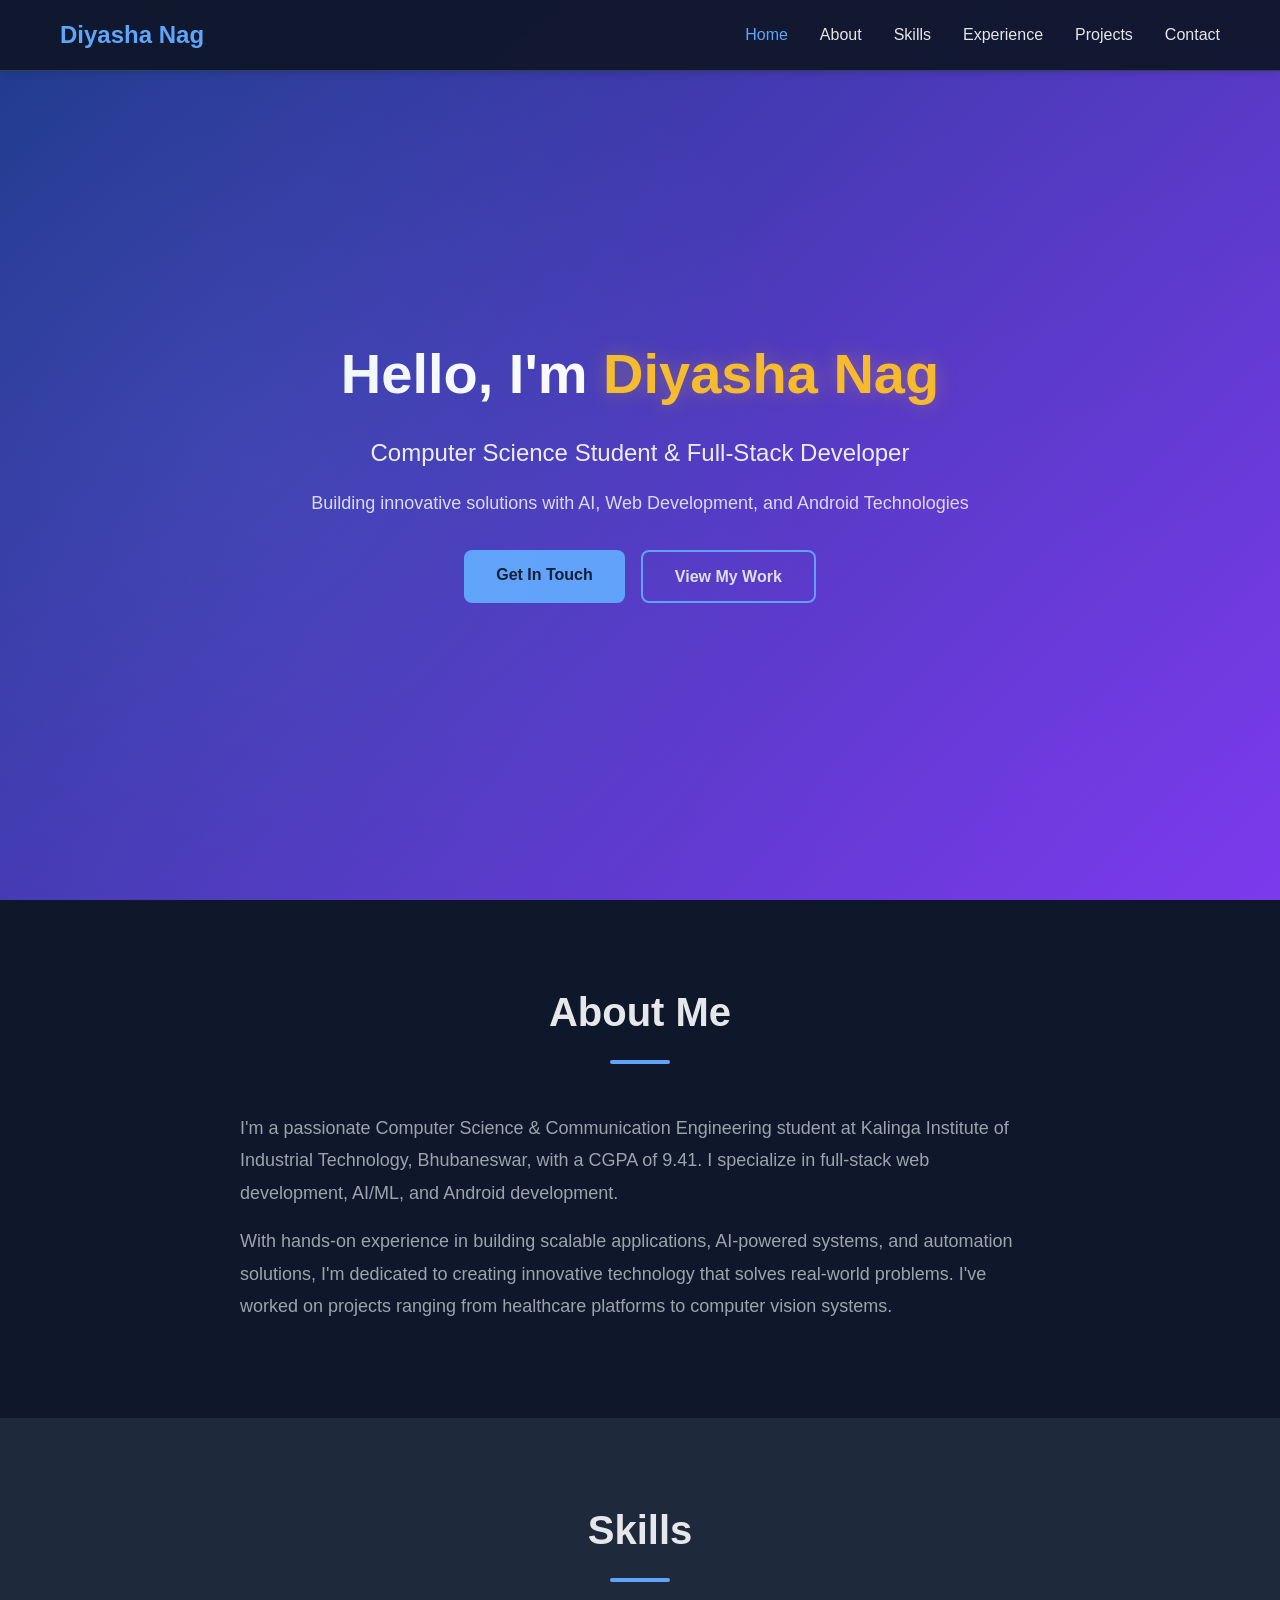
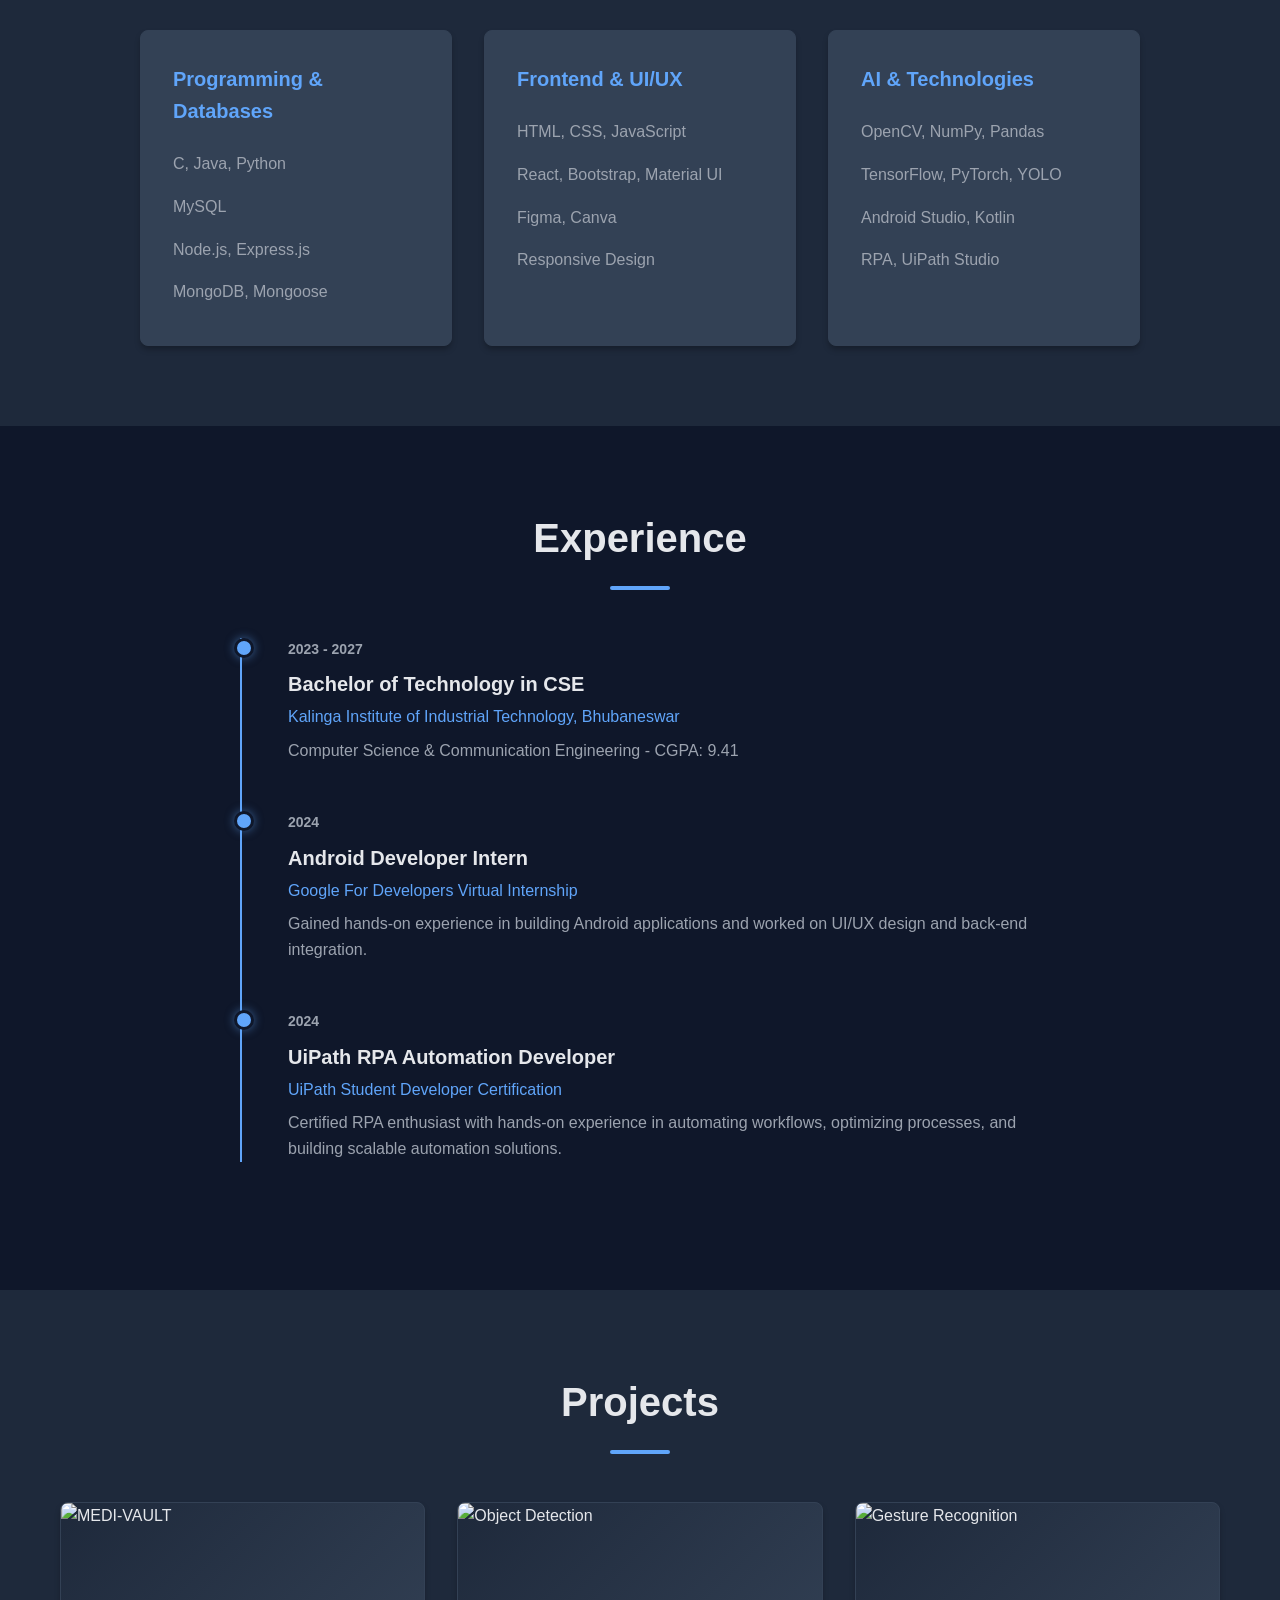
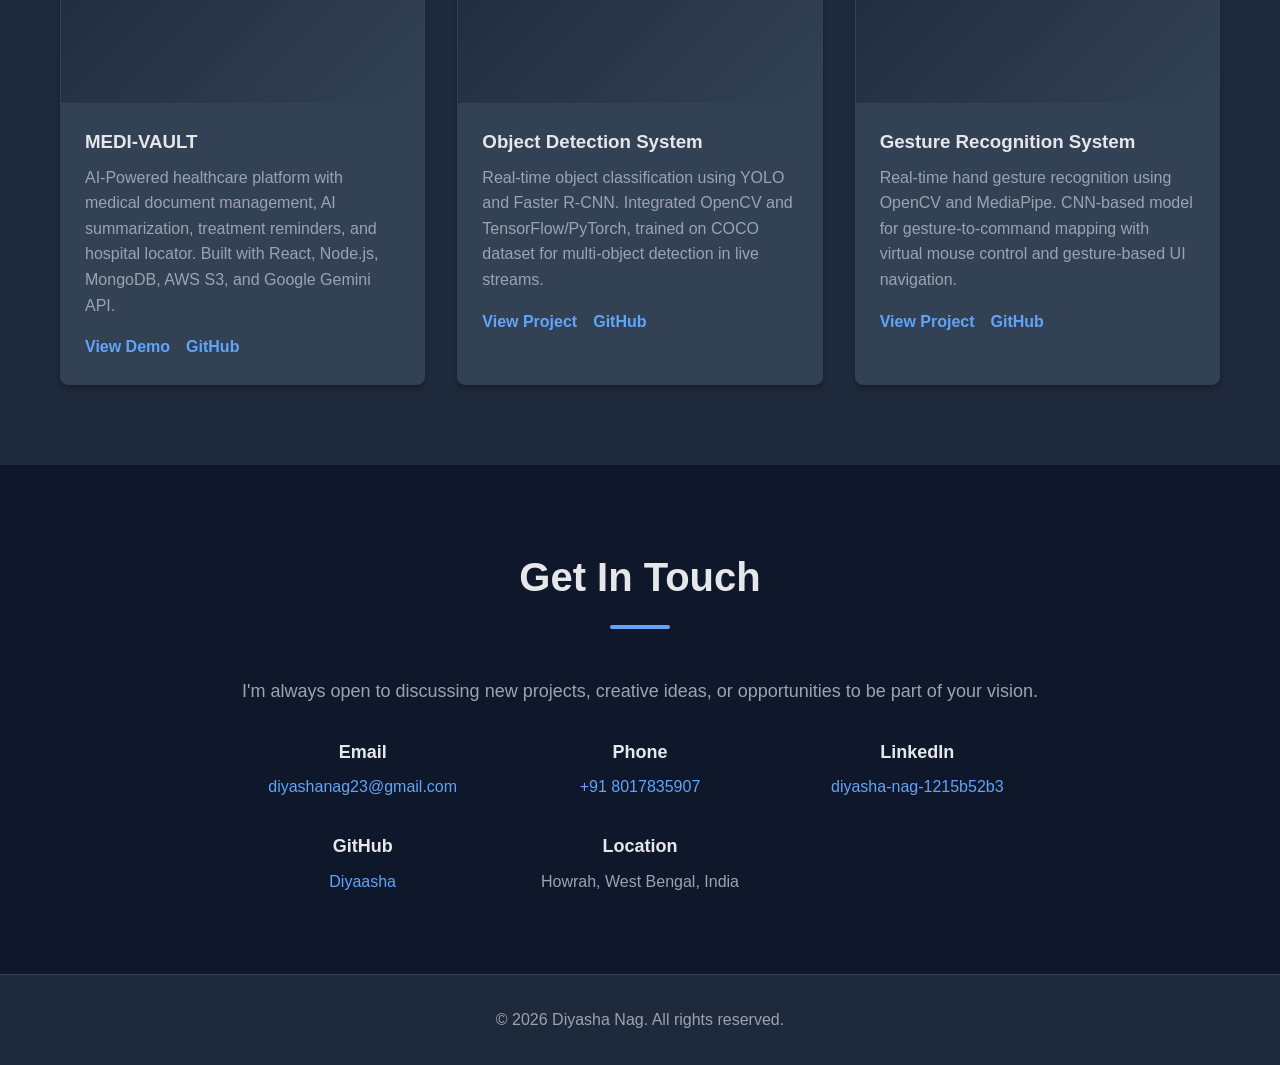
==== index.html @ a4fb3420 "Initial commit: Dark-themed portfolio for Diyasha Nag Featured content: - Full-stack developer portf" ====
<!DOCTYPE html>
<html lang="en">
<head>
    <meta charset="UTF-8">
    <meta name="viewport" content="width=device-width, initial-scale=1.0">
    <meta name="description" content="Diyasha Nag - Computer Science Student & Full-Stack Developer specializing in AI, Web Development, and Android Technologies">
    <title>Diyasha Nag | Portfolio</title>
    <link rel="stylesheet" href="css/style.css">
</head>
<body>
    <!-- Navigation -->
    <nav class="navbar">
        <div class="nav-container">
            <a href="#" class="nav-logo">Diyasha Nag</a>
            <ul class="nav-menu">
                <li class="nav-item"><a href="#home" class="nav-link">Home</a></li>
                <li class="nav-item"><a href="#about" class="nav-link">About</a></li>
                <li class="nav-item"><a href="#skills" class="nav-link">Skills</a></li>
                <li class="nav-item"><a href="#experience" class="nav-link">Experience</a></li>
                <li class="nav-item"><a href="#projects" class="nav-link">Projects</a></li>
                <li class="nav-item"><a href="#contact" class="nav-link">Contact</a></li>
            </ul>
            <div class="hamburger">
                <span class="bar"></span>
                <span class="bar"></span>
                <span class="bar"></span>
            </div>
        </div>
    </nav>

    <!-- Hero Section -->
    <section id="home" class="hero">
        <div class="hero-content">
            <h1 class="hero-title">Hello, I'm <span class="highlight">Diyasha Nag</span></h1>
            <p class="hero-subtitle">Computer Science Student & Full-Stack Developer</p>
            <p class="hero-description">Building innovative solutions with AI, Web Development, and Android Technologies</p>
            <div class="hero-buttons">
                <a href="#contact" class="btn btn-primary">Get In Touch</a>
                <a href="#projects" class="btn btn-secondary">View My Work</a>
            </div>
        </div>
    </section>

    <!-- About Section -->
    <section id="about" class="about">
        <div class="container">
            <h2 class="section-title">About Me</h2>
            <div class="about-content">
                <div class="about-text">
                    <p>I'm a passionate Computer Science & Communication Engineering student at Kalinga Institute of Industrial Technology, Bhubaneswar, with a CGPA of 9.41. I specialize in full-stack web development, AI/ML, and Android development.</p>
                    <p>With hands-on experience in building scalable applications, AI-powered systems, and automation solutions, I'm dedicated to creating innovative technology that solves real-world problems. I've worked on projects ranging from healthcare platforms to computer vision systems.</p>
                </div>
            </div>
        </div>
    </section>

    <!-- Skills Section -->
    <section id="skills" class="skills">
        <div class="container">
            <h2 class="section-title">Skills</h2>
            <div class="skills-grid">
                <div class="skill-category">
                    <h3>Programming & Databases</h3>
                    <ul class="skill-list">
                        <li>C, Java, Python</li>
                        <li>MySQL</li>
                        <li>Node.js, Express.js</li>
                        <li>MongoDB, Mongoose</li>
                    </ul>
                </div>
                <div class="skill-category">
                    <h3>Frontend & UI/UX</h3>
                    <ul class="skill-list">
                        <li>HTML, CSS, JavaScript</li>
                        <li>React, Bootstrap, Material UI</li>
                        <li>Figma, Canva</li>
                        <li>Responsive Design</li>
                    </ul>
                </div>
                <div class="skill-category">
                    <h3>AI & Technologies</h3>
                    <ul class="skill-list">
                        <li>OpenCV, NumPy, Pandas</li>
                        <li>TensorFlow, PyTorch, YOLO</li>
                        <li>Android Studio, Kotlin</li>
                        <li>RPA, UiPath Studio</li>
                    </ul>
                </div>
            </div>
        </div>
    </section>

    <!-- Experience Section -->
    <section id="experience" class="experience">
        <div class="container">
            <h2 class="section-title">Experience</h2>
            <div class="timeline">
                <div class="timeline-item">
                    <div class="timeline-date">2023 - 2027</div>
                    <div class="timeline-content">
                        <h3>Bachelor of Technology in CSE</h3>
                        <h4>Kalinga Institute of Industrial Technology, Bhubaneswar</h4>
                        <p>Computer Science & Communication Engineering - CGPA: 9.41</p>
                    </div>
                </div>
                <div class="timeline-item">
                    <div class="timeline-date">2024</div>
                    <div class="timeline-content">
                        <h3>Android Developer Intern</h3>
                        <h4>Google For Developers Virtual Internship</h4>
                        <p>Gained hands-on experience in building Android applications and worked on UI/UX design and back-end integration.</p>
                    </div>
                </div>
                <div class="timeline-item">
                    <div class="timeline-date">2024</div>
                    <div class="timeline-content">
                        <h3>UiPath RPA Automation Developer</h3>
                        <h4>UiPath Student Developer Certification</h4>
                        <p>Certified RPA enthusiast with hands-on experience in automating workflows, optimizing processes, and building scalable automation solutions.</p>
                    </div>
                </div>
            </div>
        </div>
    </section>

    <!-- Projects Section -->
    <section id="projects" class="projects">
        <div class="container">
            <h2 class="section-title">Projects</h2>
            <div class="projects-grid">
                <div class="project-card">
                    <div class="project-image">
                        <img src="images/medi-vault.jpg" alt="MEDI-VAULT">
                    </div>
                    <div class="project-content">
                        <h3>MEDI-VAULT</h3>
                        <p>AI-Powered healthcare platform with medical document management, AI summarization, treatment reminders, and hospital locator. Built with React, Node.js, MongoDB, AWS S3, and Google Gemini API.</p>
                        <div class="project-links">
                            <a href="#" class="project-link">View Demo</a>
                            <a href="#" class="project-link">GitHub</a>
                        </div>
                    </div>
                </div>
                <div class="project-card">
                    <div class="project-image">
                        <img src="images/object-detection.jpg" alt="Object Detection">
                    </div>
                    <div class="project-content">
                        <h3>Object Detection System</h3>
                        <p>Real-time object classification using YOLO and Faster R-CNN. Integrated OpenCV and TensorFlow/PyTorch, trained on COCO dataset for multi-object detection in live streams.</p>
                        <div class="project-links">
                            <a href="#" class="project-link">View Project</a>
                            <a href="#" class="project-link">GitHub</a>
                        </div>
                    </div>
                </div>
                <div class="project-card">
                    <div class="project-image">
                        <img src="images/gesture-recognition.jpg" alt="Gesture Recognition">
                    </div>
                    <div class="project-content">
                        <h3>Gesture Recognition System</h3>
                        <p>Real-time hand gesture recognition using OpenCV and MediaPipe. CNN-based model for gesture-to-command mapping with virtual mouse control and gesture-based UI navigation.</p>
                        <div class="project-links">
                            <a href="#" class="project-link">View Project</a>
                            <a href="#" class="project-link">GitHub</a>
                        </div>
                    </div>
                </div>
            </div>
        </div>
    </section>

    <!-- Contact Section -->
    <section id="contact" class="contact">
        <div class="container">
            <h2 class="section-title">Get In Touch</h2>
            <div class="contact-content">
                <p>I'm always open to discussing new projects, creative ideas, or opportunities to be part of your vision.</p>
                <div class="contact-info">
                    <div class="contact-item">
                        <h3>Email</h3>
                        <p><a href="mailto:diyashanag23@gmail.com">diyashanag23@gmail.com</a></p>
                    </div>
                    <div class="contact-item">
                        <h3>Phone</h3>
                        <p><a href="tel:+918017835907">+91 8017835907</a></p>
                    </div>
                    <div class="contact-item">
                        <h3>LinkedIn</h3>
                        <p><a href="https://linkedin.com/in/diyasha-nag-1215b52b3" target="_blank">diyasha-nag-1215b52b3</a></p>
                    </div>
                    <div class="contact-item">
                        <h3>GitHub</h3>
                        <p><a href="https://github.com/Diyaasha" target="_blank">Diyaasha</a></p>
                    </div>
                    <div class="contact-item">
                        <h3>Location</h3>
                        <p>Howrah, West Bengal, India</p>
                    </div>
                </div>
            </div>
        </div>
    </section>

    <!-- Footer -->
    <footer class="footer">
        <div class="container">
            <p>&copy; 2026 Diyasha Nag. All rights reserved.</p>
        </div>
    </footer>

    <script src="js/script.js"></script>
</body>
</html>
---- css/style.css ----
/* Reset and Base Styles */
* {
    margin: 0;
    padding: 0;
    box-sizing: border-box;
}

:root {
    --primary-color: #60a5fa;
    --secondary-color: #3b82f6;
    --accent-color: #fbbf24;
    --text-color: #e5e7eb;
    --text-light: #9ca3af;
    --bg-color: #0f172a;
    --bg-secondary: #1e293b;
    --bg-tertiary: #334155;
    --border-color: #334155;
    --shadow: 0 4px 6px -1px rgba(0, 0, 0, 0.3);
    --shadow-lg: 0 10px 15px -3px rgba(0, 0, 0, 0.5);
    --gradient-start: #1e3a8a;
    --gradient-end: #7c3aed;
}

html {
    scroll-behavior: smooth;
}

body {
    font-family: -apple-system, BlinkMacSystemFont, 'Segoe UI', Roboto, 'Helvetica Neue', Arial, sans-serif;
    line-height: 1.6;
    color: var(--text-color);
    background-color: var(--bg-color);
}

.container {
    max-width: 1200px;
    margin: 0 auto;
    padding: 0 20px;
}

/* Navigation */
.navbar {
    background-color: rgba(15, 23, 42, 0.95);
    backdrop-filter: blur(10px);
    box-shadow: var(--shadow);
    position: fixed;
    width: 100%;
    top: 0;
    z-index: 1000;
    border-bottom: 1px solid var(--border-color);
}

.nav-container {
    max-width: 1200px;
    margin: 0 auto;
    padding: 1rem 20px;
    display: flex;
    justify-content: space-between;
    align-items: center;
}

.nav-logo {
    font-size: 1.5rem;
    font-weight: bold;
    color: var(--primary-color);
    text-decoration: none;
}

.nav-menu {
    display: flex;
    list-style: none;
    gap: 2rem;
}

.nav-link {
    color: var(--text-color);
    text-decoration: none;
    font-weight: 500;
    transition: color 0.3s ease;
}

.nav-link:hover {
    color: var(--primary-color);
}

.nav-link.active {
    color: var(--primary-color);
}

.hamburger {
    display: none;
    cursor: pointer;
    flex-direction: column;
    gap: 4px;
}

.bar {
    width: 25px;
    height: 3px;
    background-color: var(--text-light);
    transition: 0.3s;
}

/* Hero Section */
.hero {
    min-height: 100vh;
    display: flex;
    align-items: center;
    justify-content: center;
    padding: 6rem 20px 4rem;
    background: linear-gradient(135deg, var(--gradient-start) 0%, var(--gradient-end) 100%);
    position: relative;
    color: white;
    overflow: hidden;
}

.hero::before {
    content: '';
    position: absolute;
    width: 100%;
    height: 100%;
    background: radial-gradient(circle at 20% 50%, rgba(96, 165, 250, 0.1) 0%, transparent 50%),
                radial-gradient(circle at 80% 80%, rgba(124, 58, 237, 0.1) 0%, transparent 50%);
    pointer-events: none;
}

.hero-content {
    text-align: center;
    max-width: 800px;
}

.hero-title {
    font-size: 3.5rem;
    margin-bottom: 1rem;
    animation: fadeInUp 1s ease;
}

.highlight {
    color: var(--accent-color);
    text-shadow: 0 0 20px rgba(251, 191, 36, 0.3);
}

.hero-subtitle {
    font-size: 1.5rem;
    margin-bottom: 1rem;
    opacity: 0.9;
    animation: fadeInUp 1s ease 0.2s backwards;
}

.hero-description {
    font-size: 1.125rem;
    margin-bottom: 2rem;
    opacity: 0.8;
    animation: fadeInUp 1s ease 0.4s backwards;
}

.hero-buttons {
    display: flex;
    gap: 1rem;
    justify-content: center;
    animation: fadeInUp 1s ease 0.6s backwards;
}

.btn {
    padding: 0.75rem 2rem;
    border-radius: 0.5rem;
    text-decoration: none;
    font-weight: 600;
    transition: transform 0.3s ease, box-shadow 0.3s ease;
    display: inline-block;
}

.btn-primary {
    background-color: var(--primary-color);
    color: var(--bg-color);
}

.btn-secondary {
    background-color: transparent;
    color: var(--text-color);
    border: 2px solid var(--primary-color);
}

.btn:hover {
    transform: translateY(-2px);
    box-shadow: var(--shadow-lg);
}

/* Section Styles */
section {
    padding: 5rem 0;
}

.section-title {
    font-size: 2.5rem;
    text-align: center;
    margin-bottom: 3rem;
    color: var(--text-color);
    position: relative;
}

.section-title::after {
    content: '';
    display: block;
    width: 60px;
    height: 4px;
    background-color: var(--primary-color);
    margin: 1rem auto 0;
    border-radius: 2px;
}

/* About Section */
.about {
    background-color: var(--bg-color);
}

.about-content {
    max-width: 800px;
    margin: 0 auto;
}

.about-text p {
    font-size: 1.125rem;
    line-height: 1.8;
    color: var(--text-light);
    margin-bottom: 1rem;
}

/* Skills Section */
.skills {
    background-color: var(--bg-secondary);
}

.skills-grid {
    display: grid;
    grid-template-columns: repeat(auto-fit, minmax(300px, 1fr));
    gap: 2rem;
    max-width: 1000px;
    margin: 0 auto;
}

.skill-category {
    background-color: var(--bg-tertiary);
    padding: 2rem;
    border-radius: 0.5rem;
    box-shadow: var(--shadow);
    border: 1px solid var(--border-color);
    transition: transform 0.3s ease, border-color 0.3s ease;
}

.skill-category:hover {
    transform: translateY(-5px);
    border-color: var(--primary-color);
}

.skill-category h3 {
    color: var(--primary-color);
    margin-bottom: 1rem;
    font-size: 1.25rem;
}

.skill-list {
    list-style: none;
}

.skill-list li {
    padding: 0.5rem 0;
    border-bottom: 1px solid var(--border-color);
    color: var(--text-light);
}

.skill-list li:last-child {
    border-bottom: none;
}

/* Experience Section */
.experience {
    background-color: var(--bg-color);
}

.timeline {
    max-width: 800px;
    margin: 0 auto;
    position: relative;
}

.timeline::before {
    content: '';
    position: absolute;
    left: 0;
    top: 0;
    bottom: 0;
    width: 2px;
    background-color: var(--primary-color);
}

.timeline-item {
    padding-left: 3rem;
    margin-bottom: 3rem;
    position: relative;
}

.timeline-item::before {
    content: '';
    position: absolute;
    left: -6px;
    top: 0;
    width: 14px;
    height: 14px;
    border-radius: 50%;
    background-color: var(--primary-color);
    border: 3px solid var(--bg-color);
    box-shadow: 0 0 10px rgba(96, 165, 250, 0.5);
}

.timeline-date {
    color: var(--text-light);
    font-size: 0.875rem;
    margin-bottom: 0.5rem;
    font-weight: 600;
}

.timeline-content h3 {
    color: var(--text-color);
    margin-bottom: 0.25rem;
    font-size: 1.25rem;
}

.timeline-content h4 {
    color: var(--primary-color);
    margin-bottom: 0.5rem;
    font-weight: 500;
}

.timeline-content p {
    color: var(--text-light);
    line-height: 1.6;
}

/* Projects Section */
.projects {
    background-color: var(--bg-secondary);
}

.projects-grid {
    display: grid;
    grid-template-columns: repeat(auto-fit, minmax(300px, 1fr));
    gap: 2rem;
}

.project-card {
    background-color: var(--bg-tertiary);
    border-radius: 0.5rem;
    overflow: hidden;
    box-shadow: var(--shadow);
    border: 1px solid var(--border-color);
    transition: transform 0.3s ease, box-shadow 0.3s ease, border-color 0.3s ease;
}

.project-card:hover {
    transform: translateY(-5px);
    box-shadow: var(--shadow-lg);
    border-color: var(--primary-color);
}

.project-image {
    width: 100%;
    height: 200px;
    background: linear-gradient(135deg, var(--bg-secondary) 0%, var(--bg-tertiary) 100%);
    overflow: hidden;
    display: flex;
    align-items: center;
    justify-content: center;
}

.project-image img {
    width: 100%;
    height: 100%;
    object-fit: cover;
}

.project-content {
    padding: 1.5rem;
}

.project-content h3 {
    color: var(--text-color);
    margin-bottom: 0.5rem;
}

.project-content p {
    color: var(--text-light);
    margin-bottom: 1rem;
}

.project-links {
    display: flex;
    gap: 1rem;
}

.project-link {
    color: var(--primary-color);
    text-decoration: none;
    font-weight: 600;
    transition: color 0.3s ease;
}

.project-link:hover {
    color: var(--secondary-color);
}

/* Contact Section */
.contact {
    background-color: var(--bg-color);
}

.contact-content {
    max-width: 800px;
    margin: 0 auto;
    text-align: center;
}

.contact-content > p {
    font-size: 1.125rem;
    color: var(--text-light);
    margin-bottom: 2rem;
}

.contact-info {
    display: grid;
    grid-template-columns: repeat(auto-fit, minmax(200px, 1fr));
    gap: 2rem;
    margin-top: 2rem;
}

.contact-item h3 {
    color: var(--text-color);
    margin-bottom: 0.5rem;
    font-size: 1.125rem;
}

.contact-item p {
    color: var(--text-light);
}

.contact-item a {
    color: var(--primary-color);
    text-decoration: none;
    transition: color 0.3s ease;
}

.contact-item a:hover {
    color: var(--secondary-color);
}

/* Footer */
.footer {
    background-color: var(--bg-secondary);
    color: var(--text-light);
    padding: 2rem 0;
    text-align: center;
    border-top: 1px solid var(--border-color);
}

/* Animations */
@keyframes fadeInUp {
    from {
        opacity: 0;
        transform: translateY(30px);
    }
    to {
        opacity: 1;
        transform: translateY(0);
    }
}

/* Responsive Design */
@media (max-width: 768px) {
    .hamburger {
        display: flex;
    }

    .nav-menu {
        position: fixed;
        left: -100%;
        top: 70px;
        flex-direction: column;
        background-color: rgba(15, 23, 42, 0.98);
        backdrop-filter: blur(10px);
        width: 100%;
        text-align: center;
        transition: 0.3s;
        box-shadow: var(--shadow);
        padding: 2rem 0;
        border-bottom: 1px solid var(--border-color);
    }

    .nav-menu.active {
        left: 0;
    }

    .hero-title {
        font-size: 2.5rem;
    }

    .hero-subtitle {
        font-size: 1.25rem;
    }

    .hero-buttons {
        flex-direction: column;
        align-items: center;
    }

    .section-title {
        font-size: 2rem;
    }

    .skills-grid,
    .projects-grid {
        grid-template-columns: 1fr;
    }
}

@media (max-width: 480px) {
    .hero-title {
        font-size: 2rem;
    }

    .btn {
        padding: 0.625rem 1.5rem;
    }
}
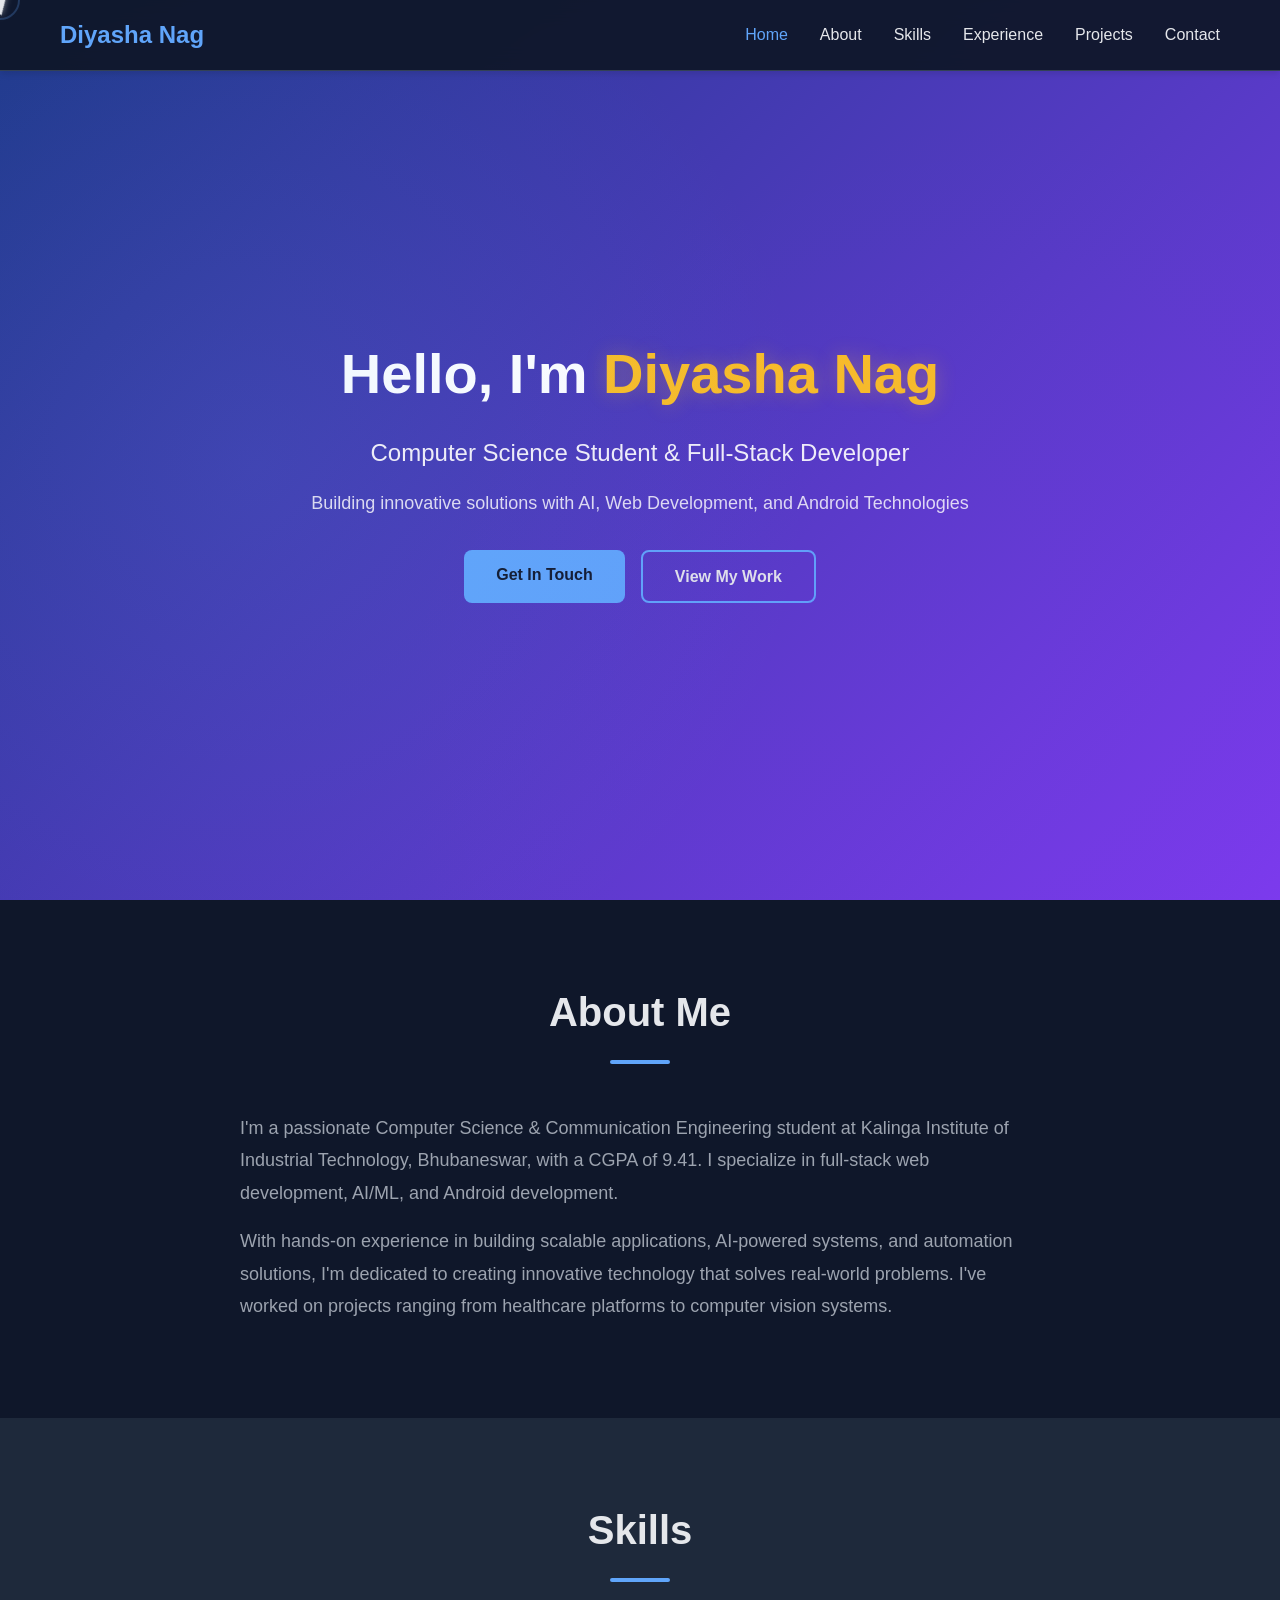
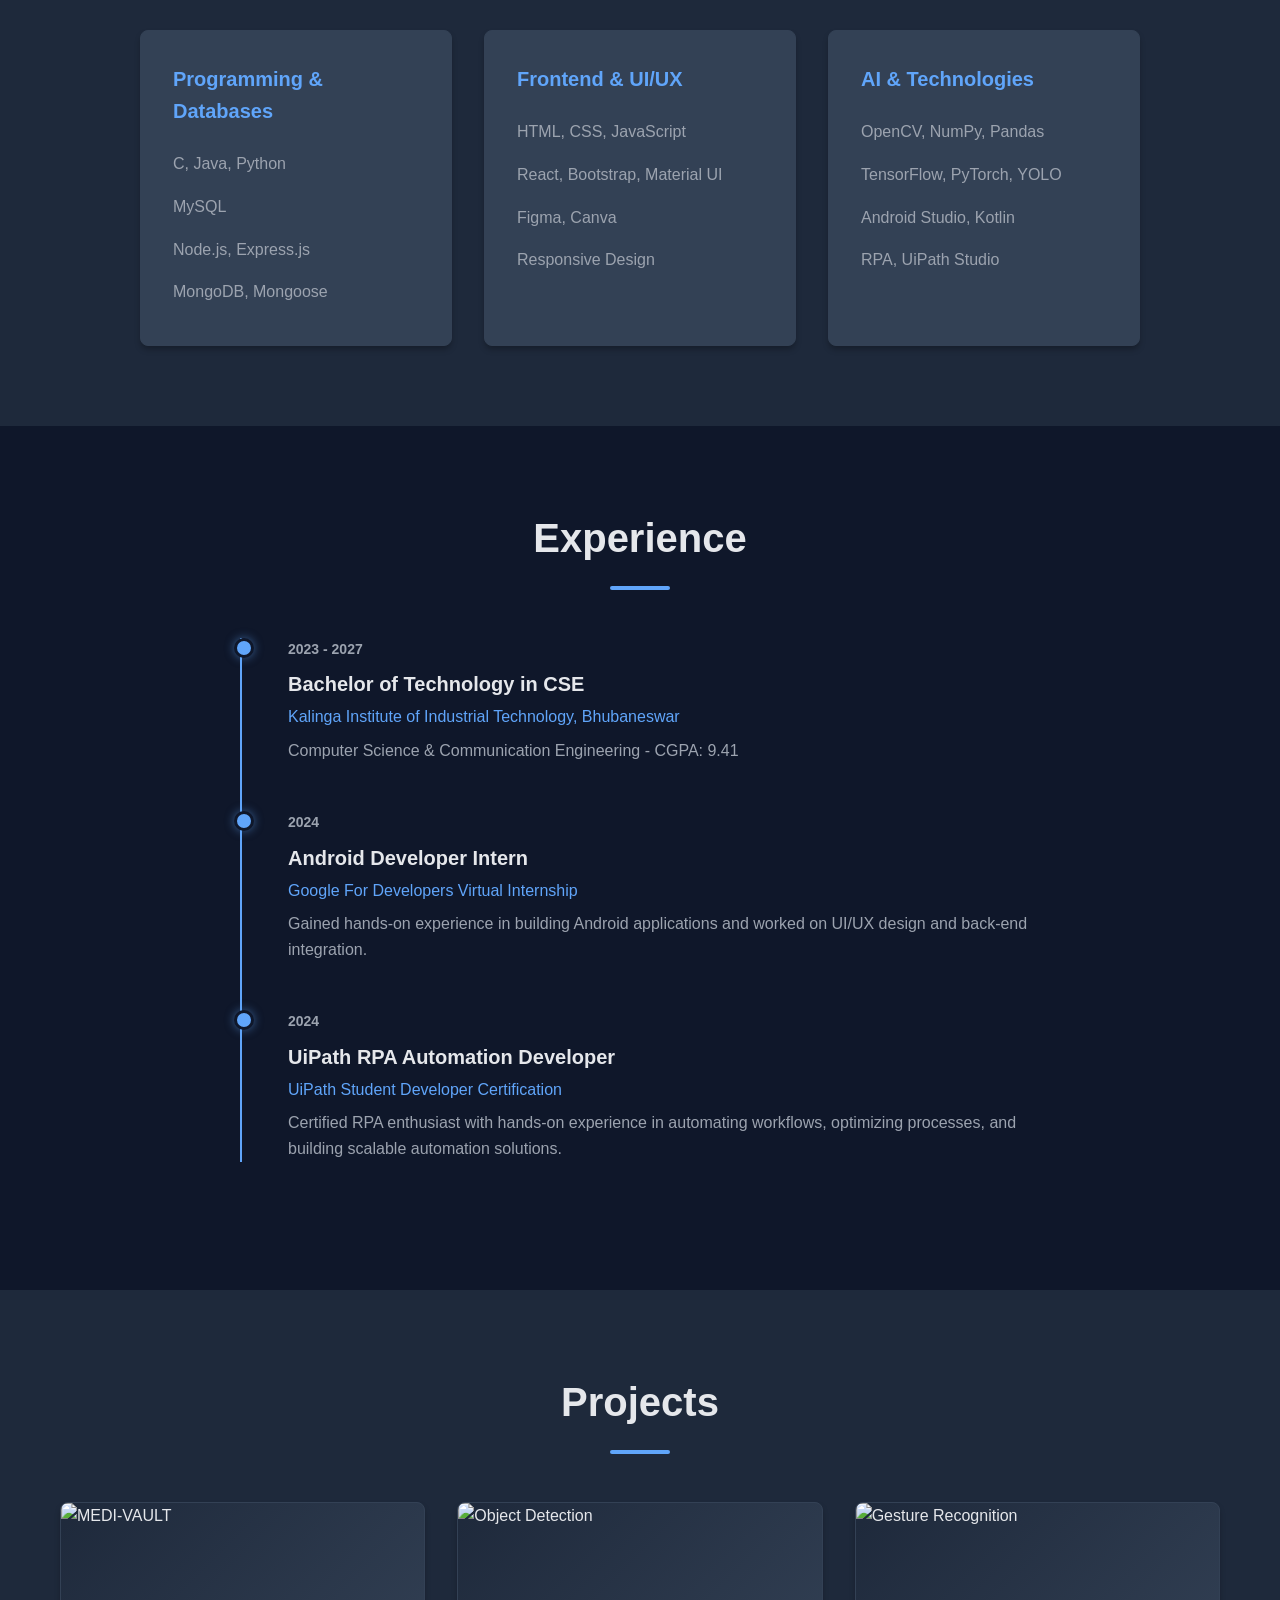
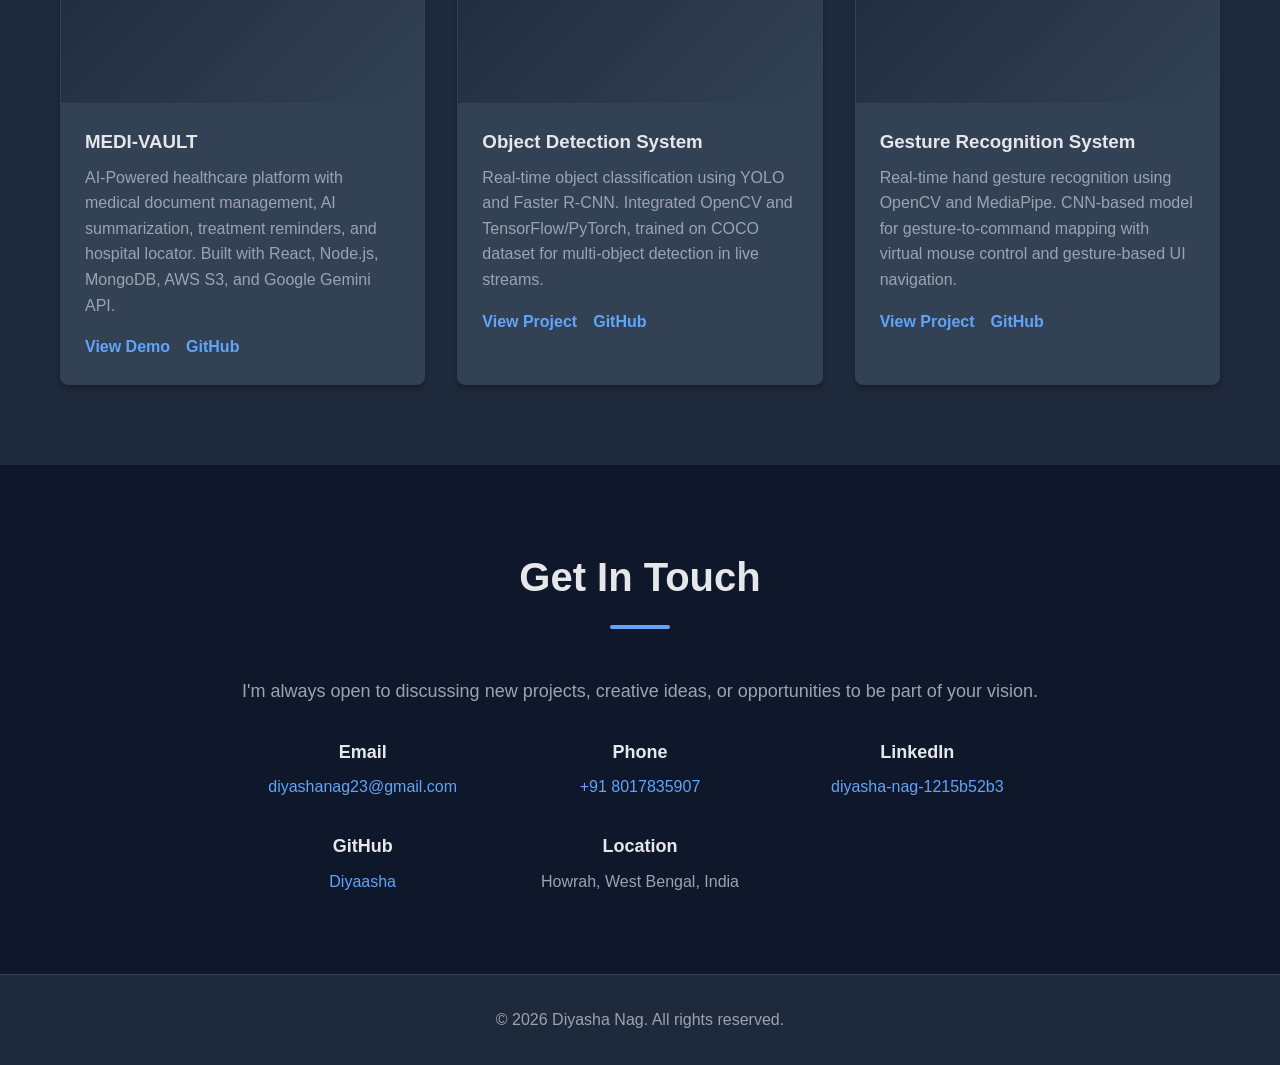
==== commit d4115d11: "Add custom arrow cursor with smooth trailing effect - Triangle arrow cursor matching the design - Sm" ====
--- a/index.html
+++ b/index.html
@@ -8,6 +8,9 @@
     <link rel="stylesheet" href="css/style.css">
 </head>
 <body>
+    <!-- Custom Cursor -->
+    <div class="cursor"></div>
+    <div class="cursor-follower"></div>
     <!-- Navigation -->
     <nav class="navbar">
         <div class="nav-container">
--- a/css/style.css
+++ b/css/style.css
@@ -30,12 +30,57 @@
     line-height: 1.6;
     color: var(--text-color);
     background-color: var(--bg-color);
+    cursor: none;
 }
 
 .container {
     max-width: 1200px;
     margin: 0 auto;
     padding: 0 20px;
+}
+
+/* Custom Cursor */
+.cursor {
+    width: 0;
+    height: 0;
+    border-left: 12px solid transparent;
+    border-right: 12px solid transparent;
+    border-bottom: 20px solid var(--text-color);
+    position: fixed;
+    pointer-events: none;
+    z-index: 9999;
+    transform: translate(-50%, -50%) rotate(45deg);
+    transition: all 0.1s ease;
+    filter: drop-shadow(0 0 3px rgba(229, 231, 235, 0.5));
+}
+
+.cursor-follower {
+    width: 40px;
+    height: 40px;
+    border: 2px solid rgba(96, 165, 250, 0.4);
+    border-radius: 50%;
+    position: fixed;
+    pointer-events: none;
+    z-index: 9998;
+    transform: translate(-50%, -50%);
+    transition: all 0.3s cubic-bezier(0.25, 0.46, 0.45, 0.94);
+    opacity: 0.6;
+}
+
+.cursor.hover {
+    border-bottom-color: var(--primary-color);
+    transform: translate(-50%, -50%) rotate(45deg) scale(1.3);
+    filter: drop-shadow(0 0 8px rgba(96, 165, 250, 0.8));
+}
+
+.cursor-follower.hover {
+    transform: translate(-50%, -50%) scale(1.5);
+    border-color: var(--primary-color);
+    opacity: 1;
+}
+
+a, button, .btn, .project-card, .skill-category {
+    cursor: none;
 }
 
 /* Navigation */
@@ -531,3 +576,16 @@
         padding: 0.625rem 1.5rem;
     }
 }
+
+/* Hide custom cursor on touch devices */
+@media (hover: none) and (pointer: coarse) {
+    .cursor,
+    .cursor-follower {
+        display: none !important;
+    }
+    
+    body,
+    a, button, .btn, .project-card, .skill-category {
+        cursor: auto !important;
+    }
+}
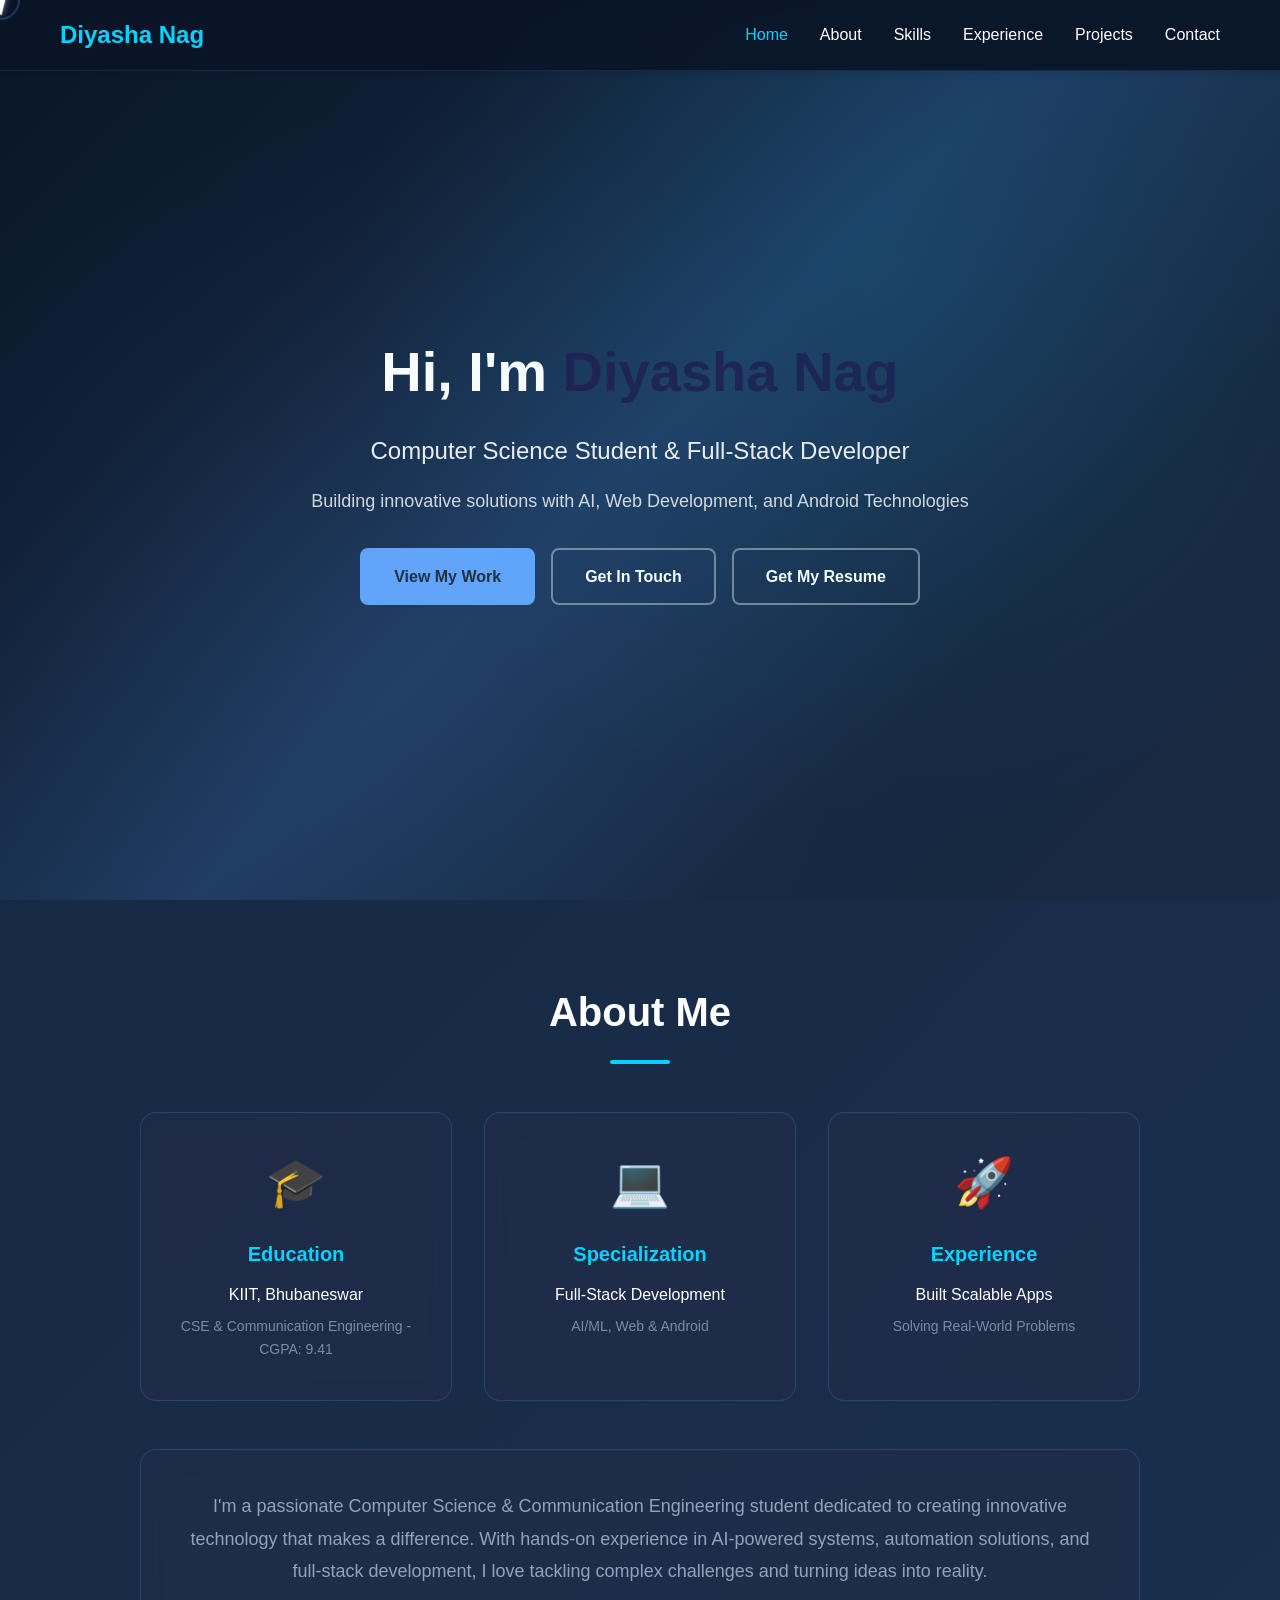
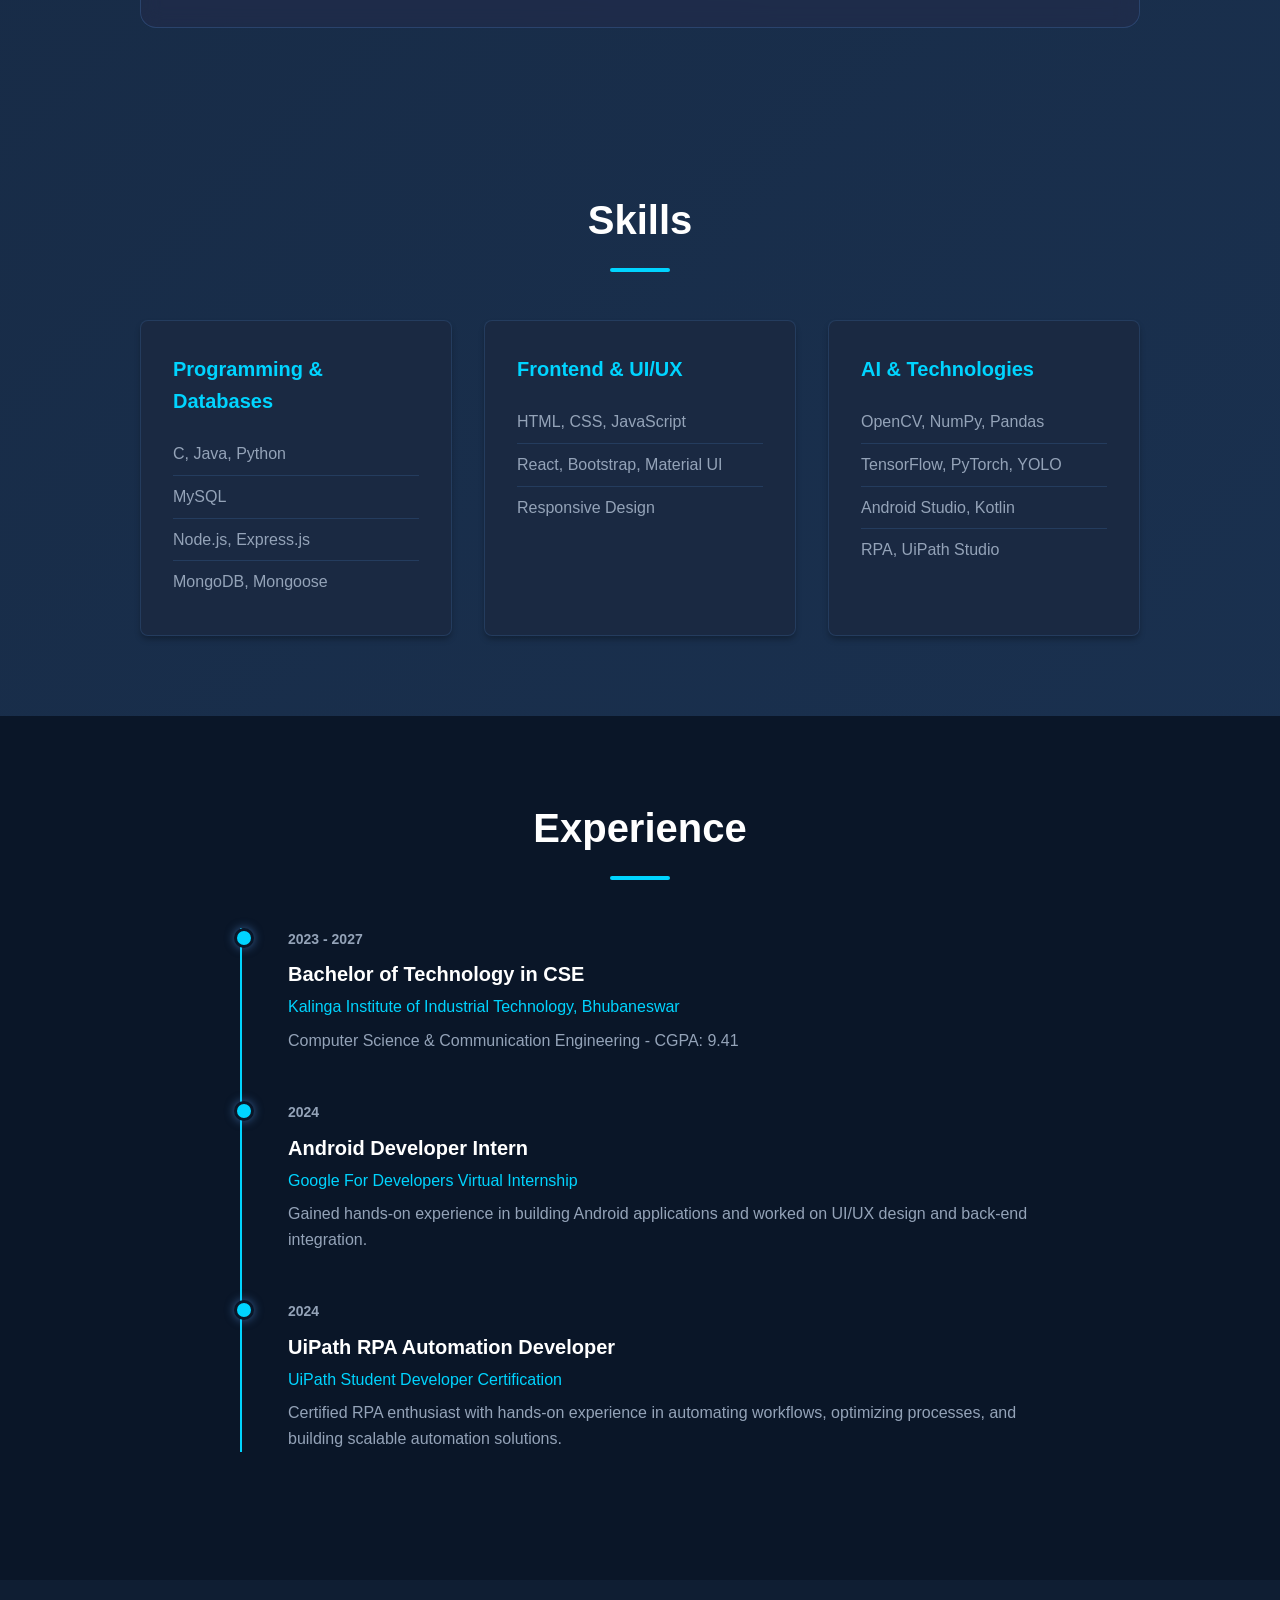
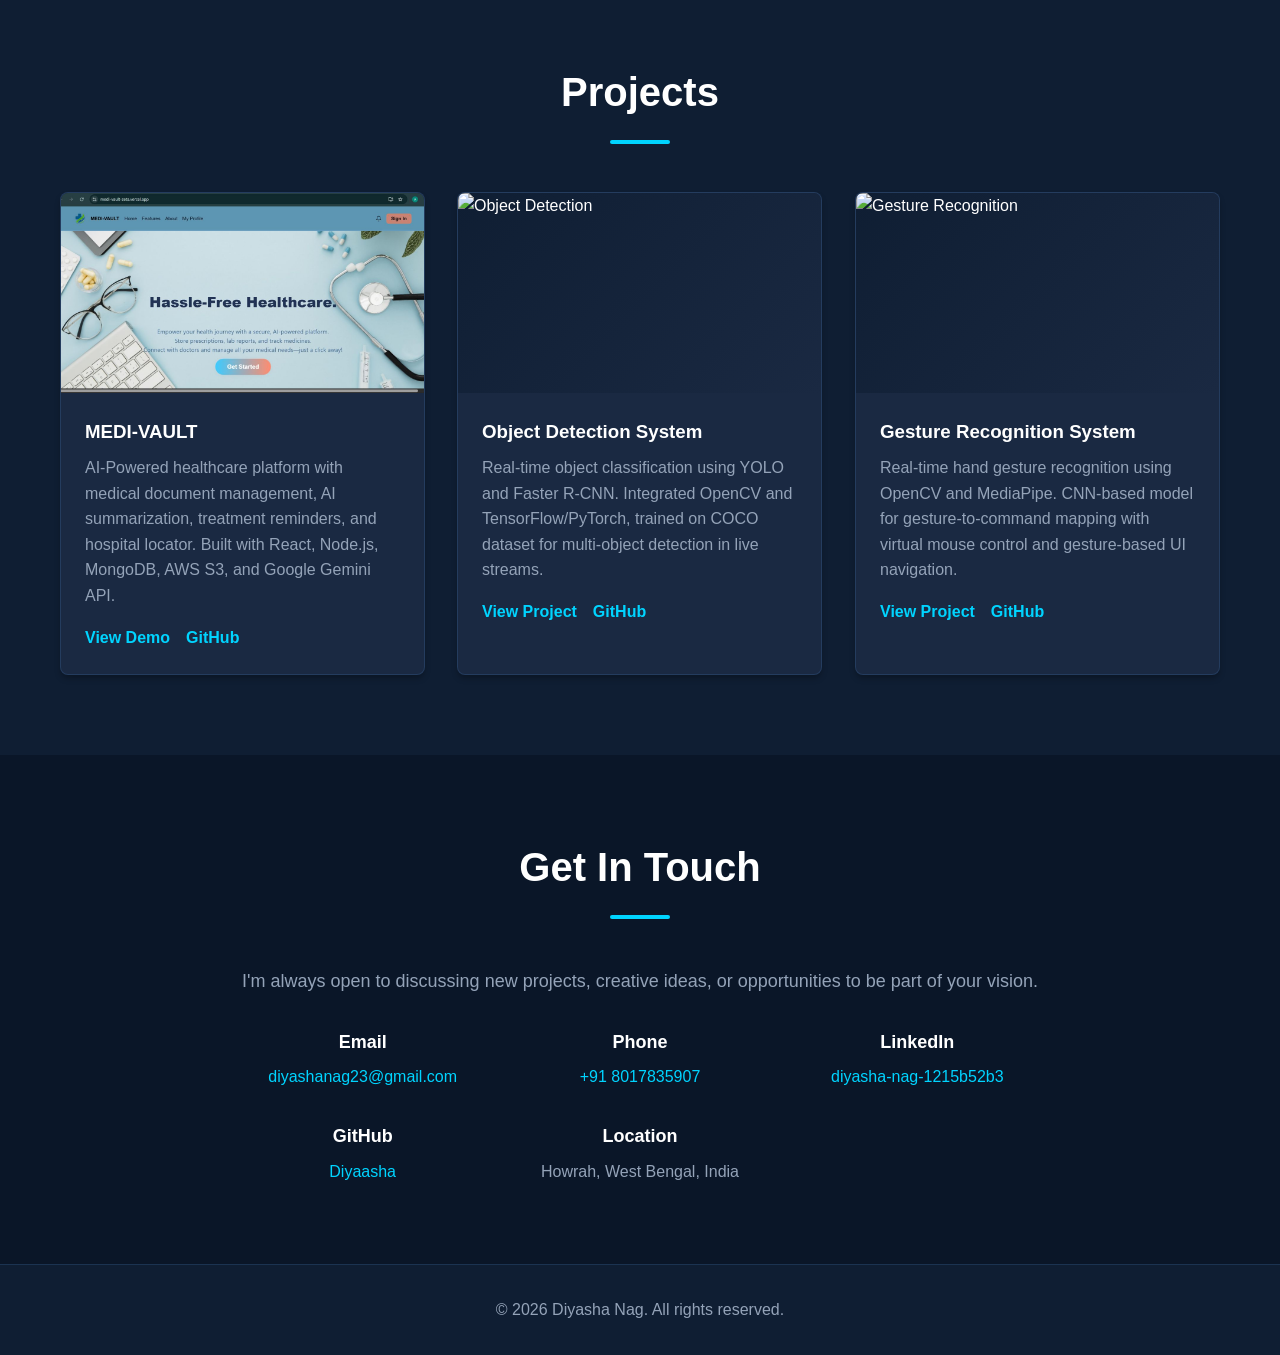
==== commit 1be4ca08: "Initial portfolio commit" ====
--- a/index.html
+++ b/index.html
@@ -8,6 +8,17 @@
     <link rel="stylesheet" href="css/style.css">
 </head>
 <body>
+    <!-- Intro Screen -->
+    <div class="intro-screen">
+        <div class="code-background"></div>
+        <div class="intro-content">
+            <h1 class="intro-text"><span class="yellow-dot">●</span> <span class="greeting" data-greeting="Hello">Hello</span></h1>
+            <div class="loading-bar">
+                <div class="loading-progress"></div>
+            </div>
+        </div>
+    </div>
+
     <!-- Custom Cursor -->
     <div class="cursor"></div>
     <div class="cursor-follower"></div>
@@ -34,12 +45,13 @@
     <!-- Hero Section -->
     <section id="home" class="hero">
         <div class="hero-content">
-            <h1 class="hero-title">Hello, I'm <span class="highlight">Diyasha Nag</span></h1>
+            <h1 class="hero-title">Hi, I'm <span class="highlight">Diyasha Nag</span></h1>
             <p class="hero-subtitle">Computer Science Student & Full-Stack Developer</p>
             <p class="hero-description">Building innovative solutions with AI, Web Development, and Android Technologies</p>
             <div class="hero-buttons">
-                <a href="#contact" class="btn btn-primary">Get In Touch</a>
-                <a href="#projects" class="btn btn-secondary">View My Work</a>
+                <a href="#projects" class="btn btn-primary">View My Work</a>
+                <a href="#contact" class="btn btn-secondary">Get In Touch</a>
+                <a href="https://drive.google.com/file/d/1tXJ7Rw9Lf_58bEIX0xBYEG6oxOHJoQCS/view" target="_blank" class="btn btn-tertiary"> Get My Resume</a>
             </div>
         </div>
     </section>
@@ -49,9 +61,29 @@
         <div class="container">
             <h2 class="section-title">About Me</h2>
             <div class="about-content">
-                <div class="about-text">
-                    <p>I'm a passionate Computer Science & Communication Engineering student at Kalinga Institute of Industrial Technology, Bhubaneswar, with a CGPA of 9.41. I specialize in full-stack web development, AI/ML, and Android development.</p>
-                    <p>With hands-on experience in building scalable applications, AI-powered systems, and automation solutions, I'm dedicated to creating innovative technology that solves real-world problems. I've worked on projects ranging from healthcare platforms to computer vision systems.</p>
+                <div class="about-grid">
+                    <div class="about-card">
+                        <div class="about-icon">🎓</div>
+                        <h3>Education</h3>
+                        <p>KIIT, Bhubaneswar</p>
+                        <p class="about-detail">CSE & Communication Engineering - CGPA: 9.41</p>
+                    </div>
+                    <div class="about-card">
+                        <div class="about-icon">💻</div>
+                        <h3>Specialization</h3>
+                        <p>Full-Stack Development</p>
+                        <p class="about-detail">AI/ML, Web & Android</p>
+                    </div>
+                    <div class="about-card">
+                        <div class="about-icon">🚀</div>
+                        <h3>Experience</h3>
+                        <p>Built Scalable Apps</p>
+                        <p class="about-detail">Solving Real-World Problems</p>
+                    </div>
+                    
+                </div>
+                <div class="about-description">
+                    <p>I'm a passionate Computer Science & Communication Engineering student dedicated to creating innovative technology that makes a difference. With hands-on experience in AI-powered systems, automation solutions, and full-stack development, I love tackling complex challenges and turning ideas into reality.</p>
                 </div>
             </div>
         </div>
@@ -76,7 +108,6 @@
                     <ul class="skill-list">
                         <li>HTML, CSS, JavaScript</li>
                         <li>React, Bootstrap, Material UI</li>
-                        <li>Figma, Canva</li>
                         <li>Responsive Design</li>
                     </ul>
                 </div>
@@ -213,6 +244,7 @@
         </div>
     </footer>
 
+    <script src="js/intro-greeting.js"></script>
     <script src="js/script.js"></script>
 </body>
 </html>
--- a/css/style.css
+++ b/css/style.css
@@ -5,20 +5,221 @@
     box-sizing: border-box;
 }
 
+/* Intro Screen */
+.intro-screen {
+    position: fixed;
+    top: 0;
+    left: 0;
+    width: 100%;
+    height: 100vh;
+    background: url('../images/intro bckg.jpg') center center;
+    background-size: cover;
+    display: flex;
+    align-items: center;
+    justify-content: center;
+    z-index: 10000;
+    animation: fadeOutIntro 1s ease 10s forwards;
+    overflow: hidden;
+}
+
+.intro-screen::before {
+    content: '';
+    position: absolute;
+    top: -10%;
+    left: -10%;
+    width: 120%;
+    height: 120%;
+    background: url('../images/intro bckg.jpg') center center;
+    background-size: cover;
+    animation: movingBackground 20s ease-in-out infinite;
+    opacity: 0.9;
+    filter: brightness(0.6) contrast(1.1);
+}
+
+.intro-screen::after {
+    content: '';
+    position: absolute;
+    top: 0;
+    left: 0;
+    width: 100%;
+    height: 100%;
+    background: rgba(0, 0, 0, 0.3);
+    z-index: 1;
+}
+
+@keyframes movingBackground {
+    0%, 100% {
+        transform: translate(0, 0) scale(1);
+    }
+    25% {
+        transform: translate(-5%, -5%) scale(1.1);
+    }
+    50% {
+        transform: translate(-3%, 3%) scale(1.05);
+    }
+    75% {
+        transform: translate(3%, -3%) scale(1.08);
+    }
+}
+
+.code-background {
+    position: absolute;
+    top: 0;
+    left: 0;
+    width: 100%;
+    height: 100%;
+    overflow: hidden;
+    opacity: 0.08;
+    z-index: 1;
+}
+
+.code-background::before {
+    content: '01001000 01100101 01101100 01101100 01101111 00100000 01010111 01101111 01110010 01101100 01100100 function() { console.log("Hello"); } const developer = "Diyasha"; import React from "react"; <div className="code"></div> if (success) { return true; } for (let i = 0; i < 100; i++) {} npm install express mkdir portfolio cd portfolio git commit -m "Initial" python main.py java HelloWorld.java SELECT * FROM users; CREATE TABLE data; AI Machine Learning TensorFlow PyTorch Neural Networks Deep Learning const portfolio = {}; npm run build docker-compose up -d';
+    position: absolute;
+    top: -100%;
+    left: 0;
+    width: 100%;
+    height: 200%;
+    font-family: 'Courier New', monospace;
+    font-size: 14px;
+    color: #00ff41;
+    white-space: pre-wrap;
+    word-wrap: break-word;
+    line-height: 1.8;
+    animation: scrollCode 15s linear infinite;
+    text-shadow: 0 0 5px #00ff41;
+}
+
+.code-background::after {
+    content: 'async function loadPortfolio() {} const skills = ["React", "Node.js", "Python", "AI/ML"]; export default App; interface Props {} type User = {}; while (true) { console.log("Code"); } import { useState } from "react"; MongoDB Express Angular Node MERN Stack Full-Stack Developer AI Engineer git push origin main npm test jest --coverage localhost:3000 API REST GraphQL JSON XML HTML CSS JavaScript TypeScript blockchain web3 cryptocurrency NFT metaverse cloud computing AWS Azure GCP DevOps CI/CD';
+    position: absolute;
+    top: -100%;
+    right: 0;
+    width: 50%;
+    height: 200%;
+    font-family: 'Courier New', monospace;
+    font-size: 14px;
+    color: #00ff41;
+    white-space: pre-wrap;
+    word-wrap: break-word;
+    line-height: 1.8;
+    animation: scrollCode 12s linear infinite;
+    text-shadow: 0 0 5px #00ff41;
+}
+
+.intro-content {
+    position: relative;
+    z-index: 10;
+    text-align: center;
+}
+
+.intro-text {
+    font-size: 6rem;
+    color: #fff;
+    font-weight: 300;
+    letter-spacing: 0.1em;
+    margin-bottom: 3rem;
+    animation: fadeInText 1s ease forwards;
+    opacity: 0;
+}
+
+.greeting {
+    display: inline-block;
+    transition: opacity 0.2s ease-in-out;
+}
+
+.yellow-dot {
+    color: #00d4ff;
+    font-size: 1.5rem;
+    margin-right: 1rem;
+    display: inline-block;
+    animation: pulse 1.5s ease infinite;
+}
+
+.loading-bar {
+    width: 500px;
+    height: 3px;
+    background: #333;
+    border-radius: 10px;
+    overflow: hidden;
+    margin: 0 auto;
+    opacity: 0;
+    animation: fadeInBar 0.5s ease 1s forwards;
+}
+
+.loading-progress {
+    height: 100%;
+    background: #00d4ff;
+    width: 0%;
+    animation: loadProgress 9s ease 1s forwards;
+    box-shadow: 0 0 10px #00d4ff;
+}
+
+@keyframes scrollCode {
+    0% {
+        transform: translateY(0);
+    }
+    100% {
+        transform: translateY(50%);
+    }
+}
+
+@keyframes fadeInText {
+    0% {
+        opacity: 0;
+        transform: scale(0.8);
+    }
+    100% {
+        opacity: 1;
+        transform: scale(1);
+    }
+}
+
+@keyframes fadeInBar {
+    to {
+        opacity: 1;
+    }
+}
+
+@keyframes loadProgress {
+    0% {
+        width: 0%;
+    }
+    100% {
+        width: 100%;
+    }
+}
+
+@keyframes pulse {
+    0%, 100% {
+        opacity: 1;
+    }
+    50% {
+        opacity: 0.5;
+    }
+}
+
+@keyframes fadeOutIntro {
+    to {
+        opacity: 0;
+        visibility: hidden;
+    }
+}
+
 :root {
-    --primary-color: #60a5fa;
-    --secondary-color: #3b82f6;
-    --accent-color: #fbbf24;
-    --text-color: #e5e7eb;
-    --text-light: #9ca3af;
-    --bg-color: #0f172a;
-    --bg-secondary: #1e293b;
-    --bg-tertiary: #334155;
-    --border-color: #334155;
+    --primary-color: #00d4ff;
+    --secondary-color: #1e3a5f;
+    --accent-color: #60a5fa;
+    --text-color: #ffffff;
+    --text-light: #94a3b8;
+    --bg-color: #0a1628;
+    --bg-secondary: #0f1e33;
+    --bg-tertiary: #1a2942;
+    --border-color: rgba(96, 165, 250, 0.15);
     --shadow: 0 4px 6px -1px rgba(0, 0, 0, 0.3);
     --shadow-lg: 0 10px 15px -3px rgba(0, 0, 0, 0.5);
-    --gradient-start: #1e3a8a;
-    --gradient-end: #7c3aed;
+    --gradient-start: #0a1628;
+    --gradient-end: #1e3a5f;
 }
 
 html {
@@ -29,14 +230,59 @@
     font-family: -apple-system, BlinkMacSystemFont, 'Segoe UI', Roboto, 'Helvetica Neue', Arial, sans-serif;
     line-height: 1.6;
     color: var(--text-color);
-    background-color: var(--bg-color);
+    background: linear-gradient(-45deg, #0a1628, #0f1e33, #1e3a5f, #162841);
+    background-size: 400% 400%;
+    animation: gradientShift 15s ease infinite;
     cursor: none;
+    position: relative;
+}
+
+body::before {
+    content: '';
+    position: fixed;
+    top: 0;
+    left: 0;
+    width: 100%;
+    height: 100%;
+    background-image: 
+        radial-gradient(circle at 20% 30%, rgba(96, 165, 250, 0.05) 0%, transparent 50%),
+        radial-gradient(circle at 80% 70%, rgba(139, 92, 246, 0.05) 0%, transparent 50%),
+        radial-gradient(circle at 40% 80%, rgba(59, 130, 246, 0.03) 0%, transparent 50%);
+    pointer-events: none;
+    z-index: 0;
+    animation: floatBackground 20s ease-in-out infinite;
+}
+
+@keyframes gradientShift {
+    0% {
+        background-position: 0% 50%;
+    }
+    50% {
+        background-position: 100% 50%;
+    }
+    100% {
+        background-position: 0% 50%;
+    }
+}
+
+@keyframes floatBackground {
+    0%, 100% {
+        transform: translate(0, 0) scale(1);
+    }
+    33% {
+        transform: translate(30px, -30px) scale(1.1);
+    }
+    66% {
+        transform: translate(-20px, 20px) scale(0.9);
+    }
 }
 
 .container {
     max-width: 1200px;
     margin: 0 auto;
     padding: 0 20px;
+    position: relative;
+    z-index: 1;
 }
 
 /* Custom Cursor */
@@ -85,7 +331,7 @@
 
 /* Navigation */
 .navbar {
-    background-color: rgba(15, 23, 42, 0.95);
+    background-color: rgba(10, 22, 40, 0.95);
     backdrop-filter: blur(10px);
     box-shadow: var(--shadow);
     position: fixed;
@@ -153,7 +399,7 @@
     align-items: center;
     justify-content: center;
     padding: 6rem 20px 4rem;
-    background: linear-gradient(135deg, var(--gradient-start) 0%, var(--gradient-end) 100%);
+    background: linear-gradient(135deg, #0a1628 0%, #0f1e33 25%, #1e3a5f 50%, #162841 75%, #1a2942 100%);
     position: relative;
     color: white;
     overflow: hidden;
@@ -164,8 +410,8 @@
     position: absolute;
     width: 100%;
     height: 100%;
-    background: radial-gradient(circle at 20% 50%, rgba(96, 165, 250, 0.1) 0%, transparent 50%),
-                radial-gradient(circle at 80% 80%, rgba(124, 58, 237, 0.1) 0%, transparent 50%);
+    background: radial-gradient(circle at 70% 30%, rgba(0, 212, 255, 0.08) 0%, transparent 50%),
+                radial-gradient(circle at 30% 70%, rgba(96, 165, 250, 0.06) 0%, transparent 50%);
     pointer-events: none;
 }
 
@@ -178,11 +424,12 @@
     font-size: 3.5rem;
     margin-bottom: 1rem;
     animation: fadeInUp 1s ease;
+    font-weight: 700;
 }
 
 .highlight {
-    color: var(--accent-color);
-    text-shadow: 0 0 20px rgba(251, 191, 36, 0.3);
+    color: #1e1b4b;
+    font-weight: 700;
 }
 
 .hero-subtitle {
@@ -207,33 +454,58 @@
 }
 
 .btn {
-    padding: 0.75rem 2rem;
+    padding: 0.875rem 2rem;
     border-radius: 0.5rem;
     text-decoration: none;
     font-weight: 600;
-    transition: transform 0.3s ease, box-shadow 0.3s ease;
+    transition: all 0.3s ease;
     display: inline-block;
+    border: 2px solid transparent;
+    font-size: 1rem;
 }
 
 .btn-primary {
-    background-color: var(--primary-color);
-    color: var(--bg-color);
+    background-color: #60a5fa;
+    color: #1e293b;
+    border: 2px solid #60a5fa;
+}
+
+.btn-primary:hover {
+    background-color: #3b82f6;
+    border-color: #3b82f6;
+    transform: translateY(-2px);
+    box-shadow: 0 8px 16px rgba(96, 165, 250, 0.3);
 }
 
 .btn-secondary {
     background-color: transparent;
     color: var(--text-color);
-    border: 2px solid var(--primary-color);
-}
-
-.btn:hover {
+    border: 2px solid rgba(255, 255, 255, 0.4);
+}
+
+.btn-secondary:hover {
+    background-color: rgba(255, 255, 255, 0.1);
+    border-color: rgba(255, 255, 255, 0.6);
     transform: translateY(-2px);
-    box-shadow: var(--shadow-lg);
+}
+
+.btn-tertiary {
+    background-color: transparent;
+    color: var(--text-color);
+    border: 2px solid rgba(255, 255, 255, 0.4);
+}
+
+.btn-tertiary:hover {
+    background-color: rgba(255, 255, 255, 0.1);
+    border-color: rgba(255, 255, 255, 0.6);
+    transform: translateY(-2px);
 }
 
 /* Section Styles */
 section {
     padding: 5rem 0;
+    position: relative;
+    z-index: 1;
 }
 
 .section-title {
@@ -256,24 +528,151 @@
 
 /* About Section */
 .about {
-    background-color: var(--bg-color);
+    background-color: transparent;
+    position: relative;
+    z-index: 1;
 }
 
 .about-content {
-    max-width: 800px;
+    max-width: 1000px;
     margin: 0 auto;
 }
 
-.about-text p {
+.about-grid {
+    display: grid;
+    grid-template-columns: repeat(auto-fit, minmax(240px, 1fr));
+    gap: 2rem;
+    margin-bottom: 3rem;
+}
+
+.about-card {
+    background: rgba(37, 43, 74, 0.5);
+    backdrop-filter: blur(10px);
+    padding: 2rem;
+    border-radius: 1rem;
+    border: 1px solid rgba(96, 165, 250, 0.2);
+    text-align: center;
+    transition: all 0.4s cubic-bezier(0.25, 0.46, 0.45, 0.94);
+    cursor: pointer;
+    opacity: 0;
+    transform: translateX(-100px);
+    visibility: hidden;
+}
+
+.about-card.scroll-animate {
+    animation: slideInFromLeft 0.8s ease forwards;
+}
+
+.about-card.scroll-animate:nth-child(1) { animation-delay: 0.1s; }
+.about-card.scroll-animate:nth-child(2) { animation-delay: 0.2s; }
+.about-card.scroll-animate:nth-child(3) { animation-delay: 0.3s; }
+.about-card.scroll-animate:nth-child(4) { animation-delay: 0.4s; }
+
+@keyframes slideInFromLeft {
+    0% {
+        opacity: 0;
+        transform: translateX(-100px);
+        visibility: hidden;
+    }
+    100% {
+        opacity: 1;
+        transform: translateX(0);
+        visibility: visible;
+    }
+}
+
+.about-card:hover {
+    transform: translateY(-10px) scale(1.02);
+    border-color: rgba(96, 165, 250, 0.5);
+    box-shadow: 0 20px 40px rgba(96, 165, 250, 0.2);
+    background: rgba(37, 43, 74, 0.8);
+}
+
+.about-icon {
+    font-size: 3rem;
+    margin-bottom: 1rem;
+    animation: float 3s ease-in-out infinite;
+}
+
+.about-card:nth-child(1) .about-icon { animation-delay: 0s; }
+.about-card:nth-child(2) .about-icon { animation-delay: 0.5s; }
+.about-card:nth-child(3) .about-icon { animation-delay: 1s; }
+.about-card:nth-child(4) .about-icon { animation-delay: 1.5s; }
+
+@keyframes float {
+    0%, 100% {
+        transform: translateY(0);
+    }
+    50% {
+        transform: translateY(-10px);
+    }
+}
+
+.about-card h3 {
+    color: var(--primary-color);
+    font-size: 1.25rem;
+    margin-bottom: 0.75rem;
+    font-weight: 600;
+}
+
+.about-card p {
+    color: var(--text-color);
+    font-size: 1rem;
+    margin-bottom: 0.5rem;
+}
+
+.about-detail {
+    font-size: 0.875rem !important;
+    color: var(--text-light) !important;
+    opacity: 0.8;
+}
+
+.about-description {
+    background: rgba(37, 43, 74, 0.5);
+    backdrop-filter: blur(10px);
+    padding: 2.5rem;
+    border-radius: 1rem;
+    border: 1px solid rgba(96, 165, 250, 0.2);
+    transition: all 0.4s cubic-bezier(0.25, 0.46, 0.45, 0.94);
+    opacity: 0;
+    transform: translateY(50px);
+    visibility: hidden;
+}
+
+.about-description.scroll-animate {
+    animation: slideInFromBottom 0.8s ease 0.5s forwards;
+}
+
+@keyframes slideInFromBottom {
+    0% {
+        opacity: 0;
+        transform: translateY(50px);
+        visibility: hidden;
+    }
+    100% {
+        opacity: 1;
+        transform: translateY(0);
+        visibility: visible;
+    }
+}
+
+.about-description:hover {
+    border-color: rgba(96, 165, 250, 0.4);
+    box-shadow: 0 10px 30px rgba(96, 165, 250, 0.15);
+    background: rgba(37, 43, 74, 0.7);
+}
+
+.about-description p {
     font-size: 1.125rem;
     line-height: 1.8;
     color: var(--text-light);
-    margin-bottom: 1rem;
+    text-align: center;
+    margin: 0;
 }
 
 /* Skills Section */
 .skills {
-    background-color: var(--bg-secondary);
+    background-color: transparent;
 }
 
 .skills-grid {
@@ -291,6 +690,43 @@
     box-shadow: var(--shadow);
     border: 1px solid var(--border-color);
     transition: transform 0.3s ease, border-color 0.3s ease;
+    opacity: 0;
+    transform: translateX(100px);
+    visibility: hidden;
+}
+
+.skill-category.scroll-animate {
+    animation: slideInFromRight 0.8s ease forwards;
+}
+
+.skill-category.scroll-animate:nth-child(1) { animation-delay: 0.2s; }
+.skill-category.scroll-animate:nth-child(2) { animation-delay: 0.4s; }
+.skill-category.scroll-animate:nth-child(3) { animation-delay: 0.6s; }
+
+@keyframes slideInFromRight {
+    0% {
+        opacity: 0;
+        transform: translateX(100px);
+        visibility: hidden;
+    }
+    100% {
+        opacity: 1;
+        transform: translateX(0);
+        visibility: visible;
+    }
+}
+
+@keyframes popUpFromBottom {
+    0% {
+        opacity: 0;
+        transform: translateY(50px) scale(0.9);
+        visibility: hidden;
+    }
+    100% {
+        opacity: 1;
+        transform: translateY(0) scale(1);
+        visibility: visible;
+    }
 }
 
 .skill-category:hover {
@@ -343,7 +779,17 @@
     padding-left: 3rem;
     margin-bottom: 3rem;
     position: relative;
-}
+    opacity: 0;
+    transform: translateX(-100px);
+}
+
+.timeline-item.scroll-animate {
+    animation: slideInFromLeft 0.8s ease forwards;
+}
+
+.timeline-item.scroll-animate:nth-child(1) { animation-delay: 0.1s; }
+.timeline-item.scroll-animate:nth-child(2) { animation-delay: 0.2s; }
+.timeline-item.scroll-animate:nth-child(3) { animation-delay: 0.3s; }
 
 .timeline-item::before {
     content: '';
@@ -400,7 +846,18 @@
     box-shadow: var(--shadow);
     border: 1px solid var(--border-color);
     transition: transform 0.3s ease, box-shadow 0.3s ease, border-color 0.3s ease;
-}
+    opacity: 0;
+    transform: translateY(50px) scale(0.9);
+    visibility: hidden;
+}
+
+.project-card.scroll-animate {
+    animation: popUpFromBottom 0.7s cubic-bezier(0.34, 1.56, 0.64, 1) forwards;
+}
+
+.project-card.scroll-animate:nth-child(1) { animation-delay: 0.1s; }
+.project-card.scroll-animate:nth-child(2) { animation-delay: 0.2s; }
+.project-card.scroll-animate:nth-child(3) { animation-delay: 0.3s; }
 
 .project-card:hover {
     transform: translateY(-5px);
@@ -477,6 +934,21 @@
     gap: 2rem;
     margin-top: 2rem;
 }
+
+.contact-item {
+    opacity: 0;
+    transform: translateY(50px);
+}
+
+.contact-item.scroll-animate {
+    animation: slideInFromBottom 0.8s ease forwards;
+}
+
+.contact-item.scroll-animate:nth-child(1) { animation-delay: 0.1s; }
+.contact-item.scroll-animate:nth-child(2) { animation-delay: 0.2s; }
+.contact-item.scroll-animate:nth-child(3) { animation-delay: 0.3s; }
+.contact-item.scroll-animate:nth-child(4) { animation-delay: 0.4s; }
+.contact-item.scroll-animate:nth-child(5) { animation-delay: 0.5s; }
 
 .contact-item h3 {
     color: var(--text-color);
@@ -575,6 +1047,14 @@
     .btn {
         padding: 0.625rem 1.5rem;
     }
+
+    .intro-text {
+        font-size: 3rem;
+    }
+
+    .loading-bar {
+        width: 80%;
+    }
 }
 
 /* Hide custom cursor on touch devices */
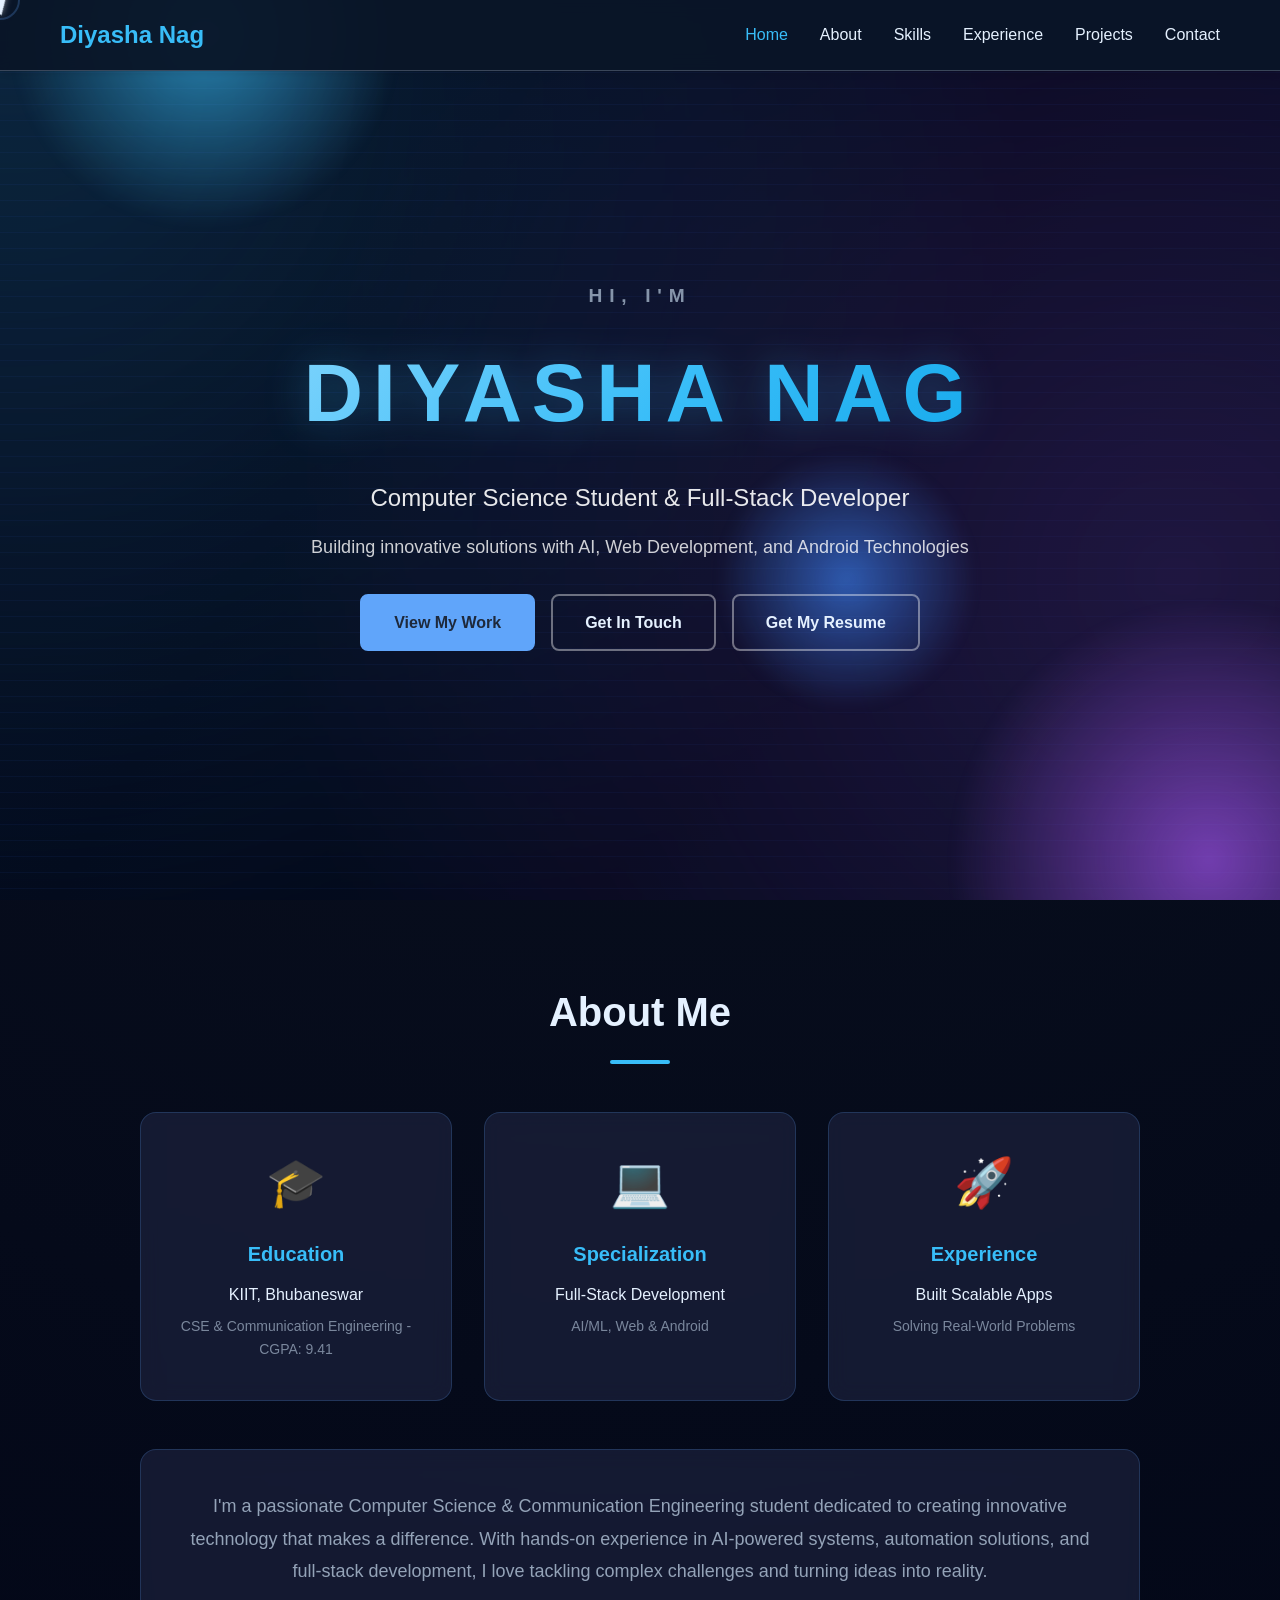
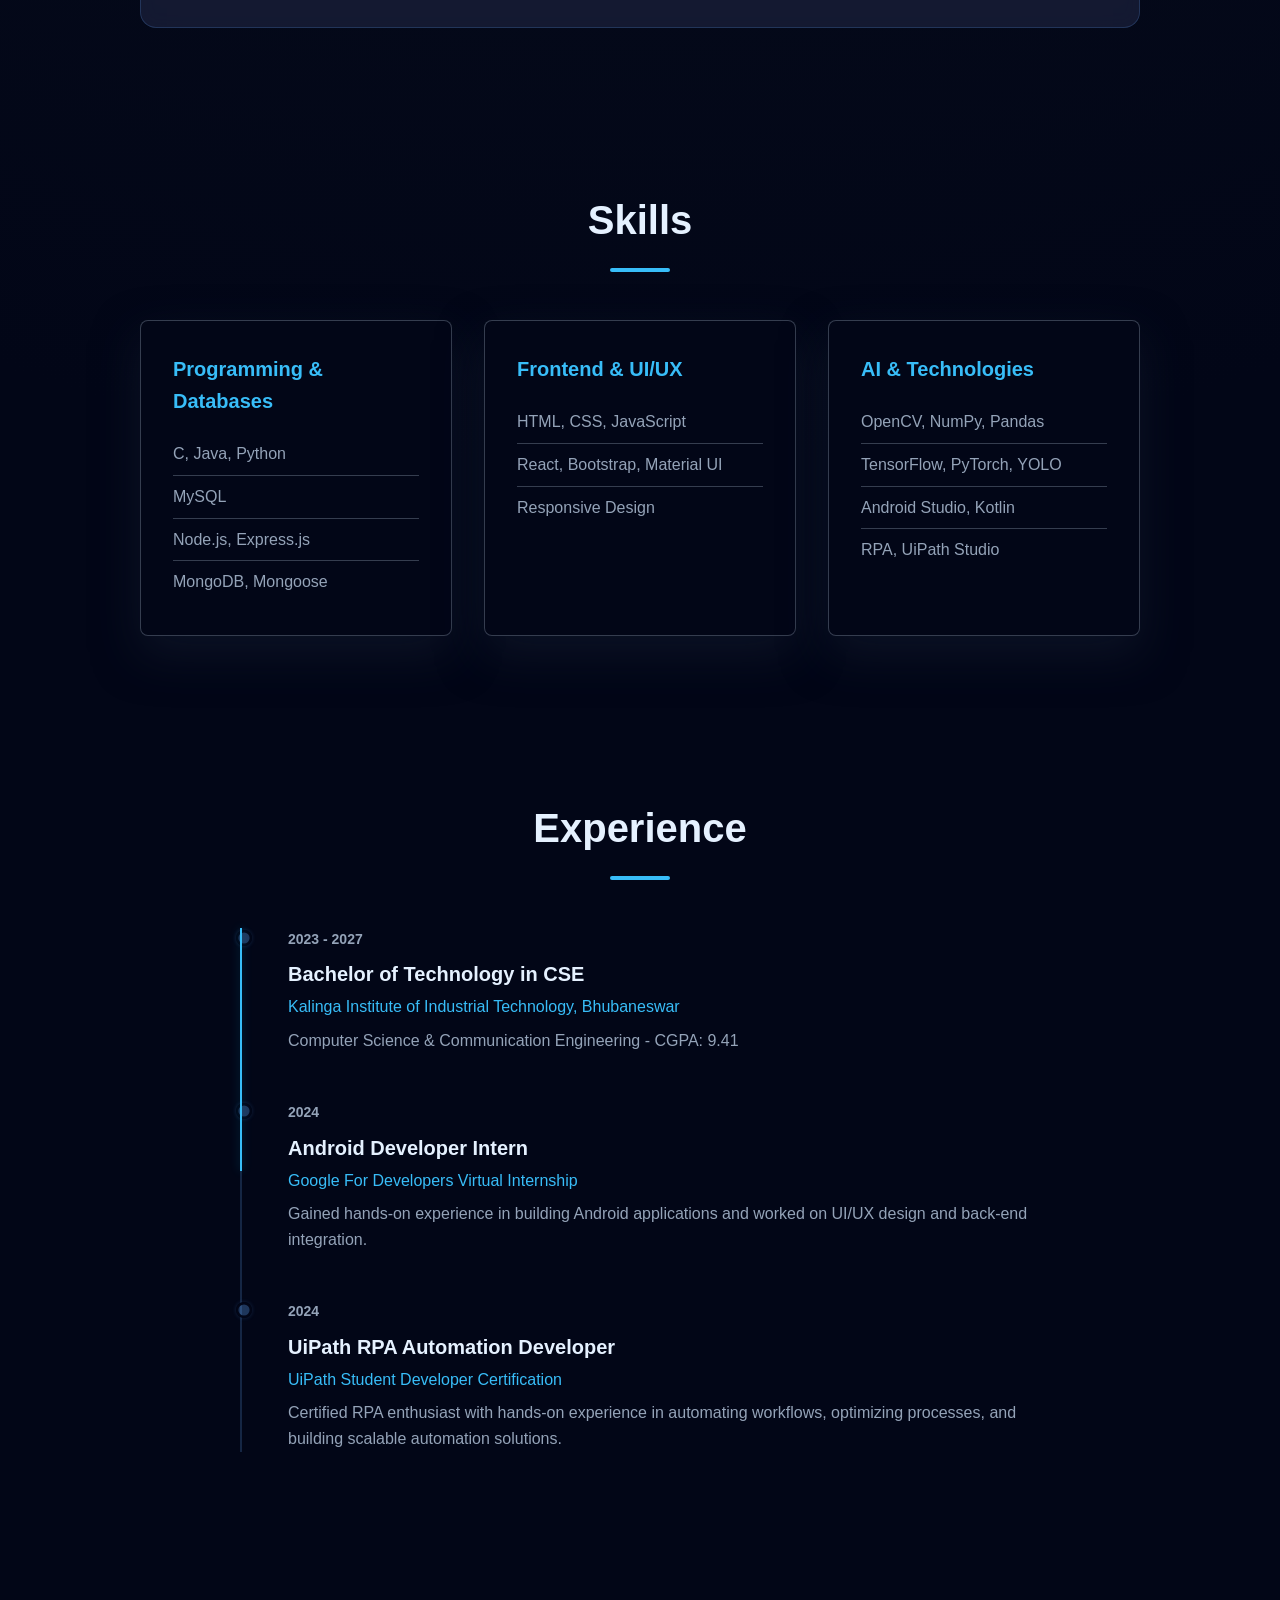
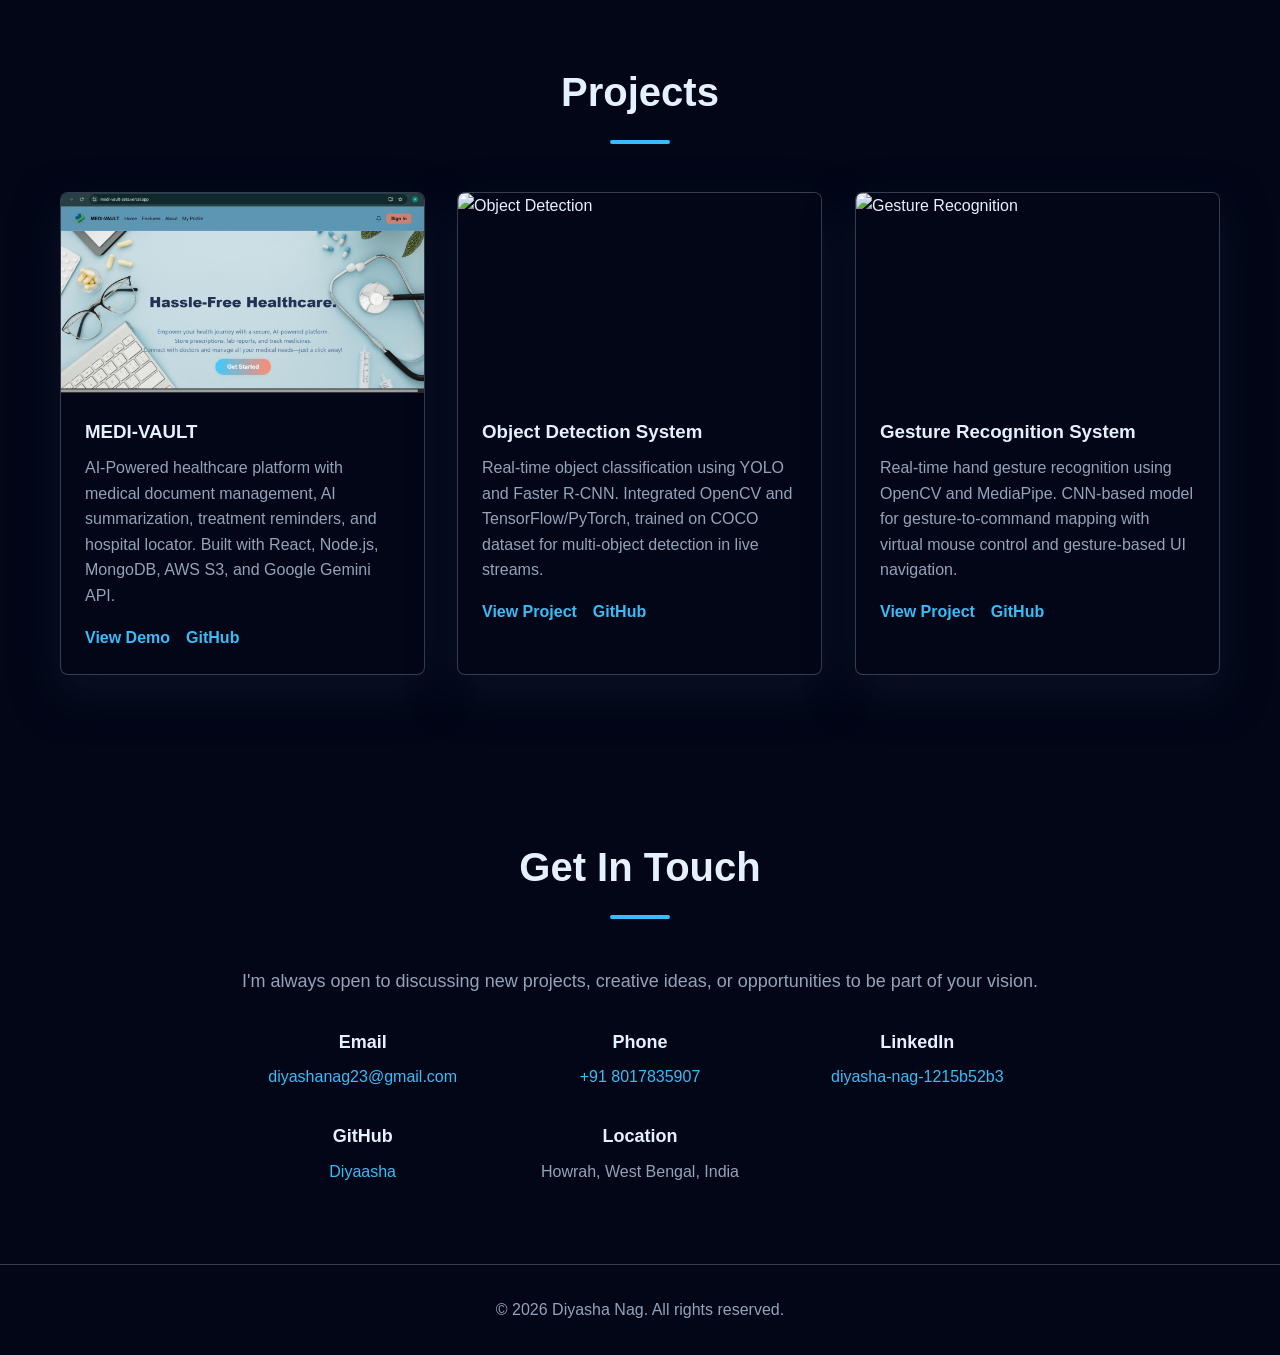
==== commit caa2b335: "Update portfolio with animations and resume link" ====
--- a/index.html
+++ b/index.html
@@ -44,8 +44,16 @@
 
     <!-- Hero Section -->
     <section id="home" class="hero">
+        <div class="hero-visuals">
+            <div class="hero-orb hero-orb-1"></div>
+            <div class="hero-orb hero-orb-2"></div>
+            <div class="hero-orb hero-orb-3"></div>
+        </div>
         <div class="hero-content">
-            <h1 class="hero-title">Hi, I'm <span class="highlight">Diyasha Nag</span></h1>
+            <h1 class="hero-title">
+                <span class="hero-hello">Hi, I'm</span>
+                <span class="highlight hero-name">Diyasha Nag</span>
+            </h1>
             <p class="hero-subtitle">Computer Science Student & Full-Stack Developer</p>
             <p class="hero-description">Building innovative solutions with AI, Web Development, and Android Technologies</p>
             <div class="hero-buttons">
@@ -170,8 +178,8 @@
                         <h3>MEDI-VAULT</h3>
                         <p>AI-Powered healthcare platform with medical document management, AI summarization, treatment reminders, and hospital locator. Built with React, Node.js, MongoDB, AWS S3, and Google Gemini API.</p>
                         <div class="project-links">
-                            <a href="#" class="project-link">View Demo</a>
-                            <a href="#" class="project-link">GitHub</a>
+                            <a href="https://medi-vault-zeta.vercel.app" target="_blank" rel="noopener noreferrer" class="project-link">View Demo</a>
+                            <a href="https://github.com/DiptanshuVishwa/MEDI-VAULT" target="_blank" rel="noopener noreferrer" class="project-link">GitHub</a>
                         </div>
                     </div>
                 </div>
--- a/css/style.css
+++ b/css/style.css
@@ -32,8 +32,8 @@
     background: url('../images/intro bckg.jpg') center center;
     background-size: cover;
     animation: movingBackground 20s ease-in-out infinite;
-    opacity: 0.9;
-    filter: brightness(0.6) contrast(1.1);
+    opacity: 0.95;
+    filter: brightness(0.7) contrast(1.05);
 }
 
 .intro-screen::after {
@@ -43,7 +43,7 @@
     left: 0;
     width: 100%;
     height: 100%;
-    background: rgba(0, 0, 0, 0.3);
+    background: rgba(0, 0, 0, 0.22);
     z-index: 1;
 }
 
@@ -69,7 +69,7 @@
     width: 100%;
     height: 100%;
     overflow: hidden;
-    opacity: 0.08;
+    opacity: 0.18;
     z-index: 1;
 }
 
@@ -121,6 +121,7 @@
     margin-bottom: 3rem;
     animation: fadeInText 1s ease forwards;
     opacity: 0;
+    text-shadow: 0 0 30px rgba(255, 255, 255, 0.4);
 }
 
 .greeting {
@@ -138,8 +139,8 @@
 
 .loading-bar {
     width: 500px;
-    height: 3px;
-    background: #333;
+    height: 4px;
+    background: rgba(255, 255, 255, 0.2);
     border-radius: 10px;
     overflow: hidden;
     margin: 0 auto;
@@ -227,12 +228,23 @@
 }
 
 body {
+    /* Override palette on body for a deep midnight theme */
+    --primary-color: #38bdf8;
+    --secondary-color: #0f172a;
+    --accent-color: #a855f7;
+    --text-color: #e5f1ff;
+    --text-light: #94a3b8;
+    --bg-color: #020617;
+    --bg-secondary: #020617;
+    --bg-tertiary: #020617;
+    --border-color: rgba(148, 163, 184, 0.35);
+    --shadow: 0 18px 45px rgba(15, 23, 42, 0.75);
+    --shadow-lg: 0 30px 80px rgba(15, 23, 42, 0.95);
+
     font-family: -apple-system, BlinkMacSystemFont, 'Segoe UI', Roboto, 'Helvetica Neue', Arial, sans-serif;
     line-height: 1.6;
     color: var(--text-color);
-    background: linear-gradient(-45deg, #0a1628, #0f1e33, #1e3a5f, #162841);
-    background-size: 400% 400%;
-    animation: gradientShift 15s ease infinite;
+    background: radial-gradient(circle at top, #0b1220 0%, #020617 45%, #020617 100%);
     cursor: none;
     position: relative;
 }
@@ -245,9 +257,9 @@
     width: 100%;
     height: 100%;
     background-image: 
-        radial-gradient(circle at 20% 30%, rgba(96, 165, 250, 0.05) 0%, transparent 50%),
-        radial-gradient(circle at 80% 70%, rgba(139, 92, 246, 0.05) 0%, transparent 50%),
-        radial-gradient(circle at 40% 80%, rgba(59, 130, 246, 0.03) 0%, transparent 50%);
+        radial-gradient(circle at 15% 20%, rgba(56, 189, 248, 0.08) 0%, transparent 55%),
+        radial-gradient(circle at 80% 75%, rgba(168, 85, 247, 0.12) 0%, transparent 60%),
+        radial-gradient(circle at 45% 90%, rgba(37, 99, 235, 0.08) 0%, transparent 55%);
     pointer-events: none;
     z-index: 0;
     animation: floatBackground 20s ease-in-out infinite;
@@ -399,7 +411,7 @@
     align-items: center;
     justify-content: center;
     padding: 6rem 20px 4rem;
-    background: linear-gradient(135deg, #0a1628 0%, #0f1e33 25%, #1e3a5f 50%, #162841 75%, #1a2942 100%);
+    background: radial-gradient(circle at top, #020617 0%, #020617 45%, #020617 100%);
     position: relative;
     color: white;
     overflow: hidden;
@@ -408,28 +420,161 @@
 .hero::before {
     content: '';
     position: absolute;
-    width: 100%;
-    height: 100%;
-    background: radial-gradient(circle at 70% 30%, rgba(0, 212, 255, 0.08) 0%, transparent 50%),
-                radial-gradient(circle at 30% 70%, rgba(96, 165, 250, 0.06) 0%, transparent 50%);
+    inset: -20%;
+    background:
+        radial-gradient(circle at 15% 20%, rgba(56, 189, 248, 0.18) 0%, transparent 55%),
+        radial-gradient(circle at 80% 60%, rgba(168, 85, 247, 0.18) 0%, transparent 55%);
+    opacity: 0.9;
+    filter: blur(4px);
     pointer-events: none;
+    animation: heroGlow 18s ease-in-out infinite alternate;
+}
+
+.hero::after {
+    content: '';
+    position: absolute;
+    inset: -40%;
+    background-image: 
+        linear-gradient(120deg, rgba(15, 23, 42, 0.3) 0%, transparent 40%, rgba(15, 23, 42, 0.4) 70%, transparent 100%),
+        repeating-linear-gradient(
+            to bottom,
+            rgba(30, 64, 175, 0.22),
+            rgba(30, 64, 175, 0.22) 1px,
+            transparent 1px,
+            transparent 16px
+        );
+    opacity: 0.4;
+    mix-blend-mode: screen;
+    pointer-events: none;
+    transform: translate3d(0, 0, 0);
+    animation: heroScanlines 22s linear infinite;
+}
+
+.hero-visuals {
+    position: absolute;
+    inset: -10%;
+    pointer-events: none;
+    z-index: 0;
+    filter: blur(6px);
+}
+
+.hero-orb {
+    position: absolute;
+    border-radius: 999px;
+    background: radial-gradient(circle, rgba(56, 189, 248, 0.9) 0%, rgba(15, 23, 42, 0) 65%);
+    opacity: 0.7;
+    mix-blend-mode: screen;
+    transform-origin: center;
+}
+
+.hero-orb.hero-orb-1 {
+    width: 420px;
+    height: 420px;
+    top: -8%;
+    left: 8%;
+    animation: floatOrb 26s ease-in-out infinite alternate;
+}
+
+.hero-orb.hero-orb-2 {
+    width: 520px;
+    height: 520px;
+    bottom: -12%;
+    right: -4%;
+    background: radial-gradient(circle, rgba(168, 85, 247, 0.9) 0%, rgba(15, 23, 42, 0) 70%);
+    animation: floatOrb 32s ease-in-out infinite alternate-reverse;
+}
+
+.hero-orb.hero-orb-3 {
+    width: 260px;
+    height: 260px;
+    top: 50%;
+    left: 55%;
+    background: radial-gradient(circle, rgba(59, 130, 246, 0.9) 0%, rgba(15, 23, 42, 0) 70%);
+    animation: floatOrb 30s ease-in-out infinite;
 }
 
 .hero-content {
     text-align: center;
-    max-width: 800px;
+    max-width: 820px;
+    position: relative;
+    z-index: 1;
 }
 
 .hero-title {
-    font-size: 3.5rem;
-    margin-bottom: 1rem;
+    font-size: 3.8rem;
+    margin-bottom: 1.25rem;
     animation: fadeInUp 1s ease;
-    font-weight: 700;
+    font-weight: 800;
+    letter-spacing: 0.06em;
+    text-transform: uppercase;
+}
+
+.hero-hello {
+    display: block;
+    font-size: 1.2rem;
+    letter-spacing: 0.35em;
+    text-transform: uppercase;
+    color: rgba(148, 163, 184, 0.9);
+    margin-bottom: 0.75rem;
+}
+
+.hero-name {
+    display: block;
+    font-size: 1.35em;
+    letter-spacing: 0.12em;
+    margin-top: 0.25rem;
 }
 
 .highlight {
-    color: #1e1b4b;
-    font-weight: 700;
+    display: inline-block;
+    background: linear-gradient(135deg, #7dd3fc 0%, #38bdf8 30%, #0ea5e9 60%, #6366f1 100%);
+    background-size: 200% auto;
+    -webkit-background-clip: text;
+    background-clip: text;
+    color: transparent;
+    filter: drop-shadow(0 0 20px rgba(56, 189, 248, 0.35));
+    animation: nameShimmer 8s ease-in-out infinite;
+}
+
+@keyframes nameShimmer {
+    0%, 100% { background-position: 0% center; }
+    50% { background-position: 100% center; }
+}
+
+@keyframes heroGlow {
+    0% {
+        transform: scale(1) translate3d(0, 0, 0);
+    }
+    50% {
+        transform: scale(1.08) translate3d(8px, -10px, 0);
+    }
+    100% {
+        transform: scale(1.02) translate3d(-10px, 12px, 0);
+    }
+}
+
+@keyframes heroScanlines {
+    0% {
+        transform: translateY(-10%);
+    }
+    100% {
+        transform: translateY(10%);
+    }
+}
+
+@keyframes floatOrb {
+    0% {
+        transform: translate3d(0, 0, 0) scale(1);
+    }
+    33% {
+        transform: translate3d(18px, -26px, 0) scale(1.08);
+    }
+    66% {
+        transform: translate3d(-22px, 18px, 0) scale(0.96);
+    }
+    100% {
+        transform: translate3d(8px, 12px, 0) scale(1.04);
+    }
 }
 
 .hero-subtitle {
@@ -765,14 +910,32 @@
     position: relative;
 }
 
+.timeline {
+    --timeline-fill: 0%;
+}
+
 .timeline::before {
+    content: '';
+    position: absolute;
+    left: 0;
+    top: 0;
+    width: 2px;
+    height: var(--timeline-fill, 0%);
+    background: linear-gradient(180deg, var(--primary-color) 0%, var(--primary-color) 100%);
+    transition: height 0.8s cubic-bezier(0.4, 0, 0.2, 1);
+    box-shadow: 0 0 10px rgba(0, 212, 255, 0.3);
+    z-index: 1;
+}
+
+.timeline::after {
     content: '';
     position: absolute;
     left: 0;
     top: 0;
     bottom: 0;
     width: 2px;
-    background-color: var(--primary-color);
+    background-color: rgba(96, 165, 250, 0.2);
+    z-index: -1;
 }
 
 .timeline-item {
@@ -790,6 +953,10 @@
 .timeline-item.scroll-animate:nth-child(1) { animation-delay: 0.1s; }
 .timeline-item.scroll-animate:nth-child(2) { animation-delay: 0.2s; }
 .timeline-item.scroll-animate:nth-child(3) { animation-delay: 0.3s; }
+
+.timeline-item.visible {
+    opacity: 1;
+}
 
 .timeline-item::before {
     content: '';
@@ -799,9 +966,27 @@
     width: 14px;
     height: 14px;
     border-radius: 50%;
+    background-color: rgba(96, 165, 250, 0.3);
+    border: 3px solid var(--bg-color);
+    box-shadow: 0 0 5px rgba(96, 165, 250, 0.2);
+    transition: all 0.6s ease;
+    transform: scale(0.8);
+}
+
+.timeline-item.visible::before {
     background-color: var(--primary-color);
-    border: 3px solid var(--bg-color);
-    box-shadow: 0 0 10px rgba(96, 165, 250, 0.5);
+    box-shadow: 0 0 15px rgba(0, 212, 255, 0.8);
+    transform: scale(1);
+    animation: pulseDot 2s ease-in-out infinite;
+}
+
+@keyframes pulseDot {
+    0%, 100% {
+        box-shadow: 0 0 15px rgba(0, 212, 255, 0.8);
+    }
+    50% {
+        box-shadow: 0 0 25px rgba(0, 212, 255, 1);
+    }
 }
 
 .timeline-date {
